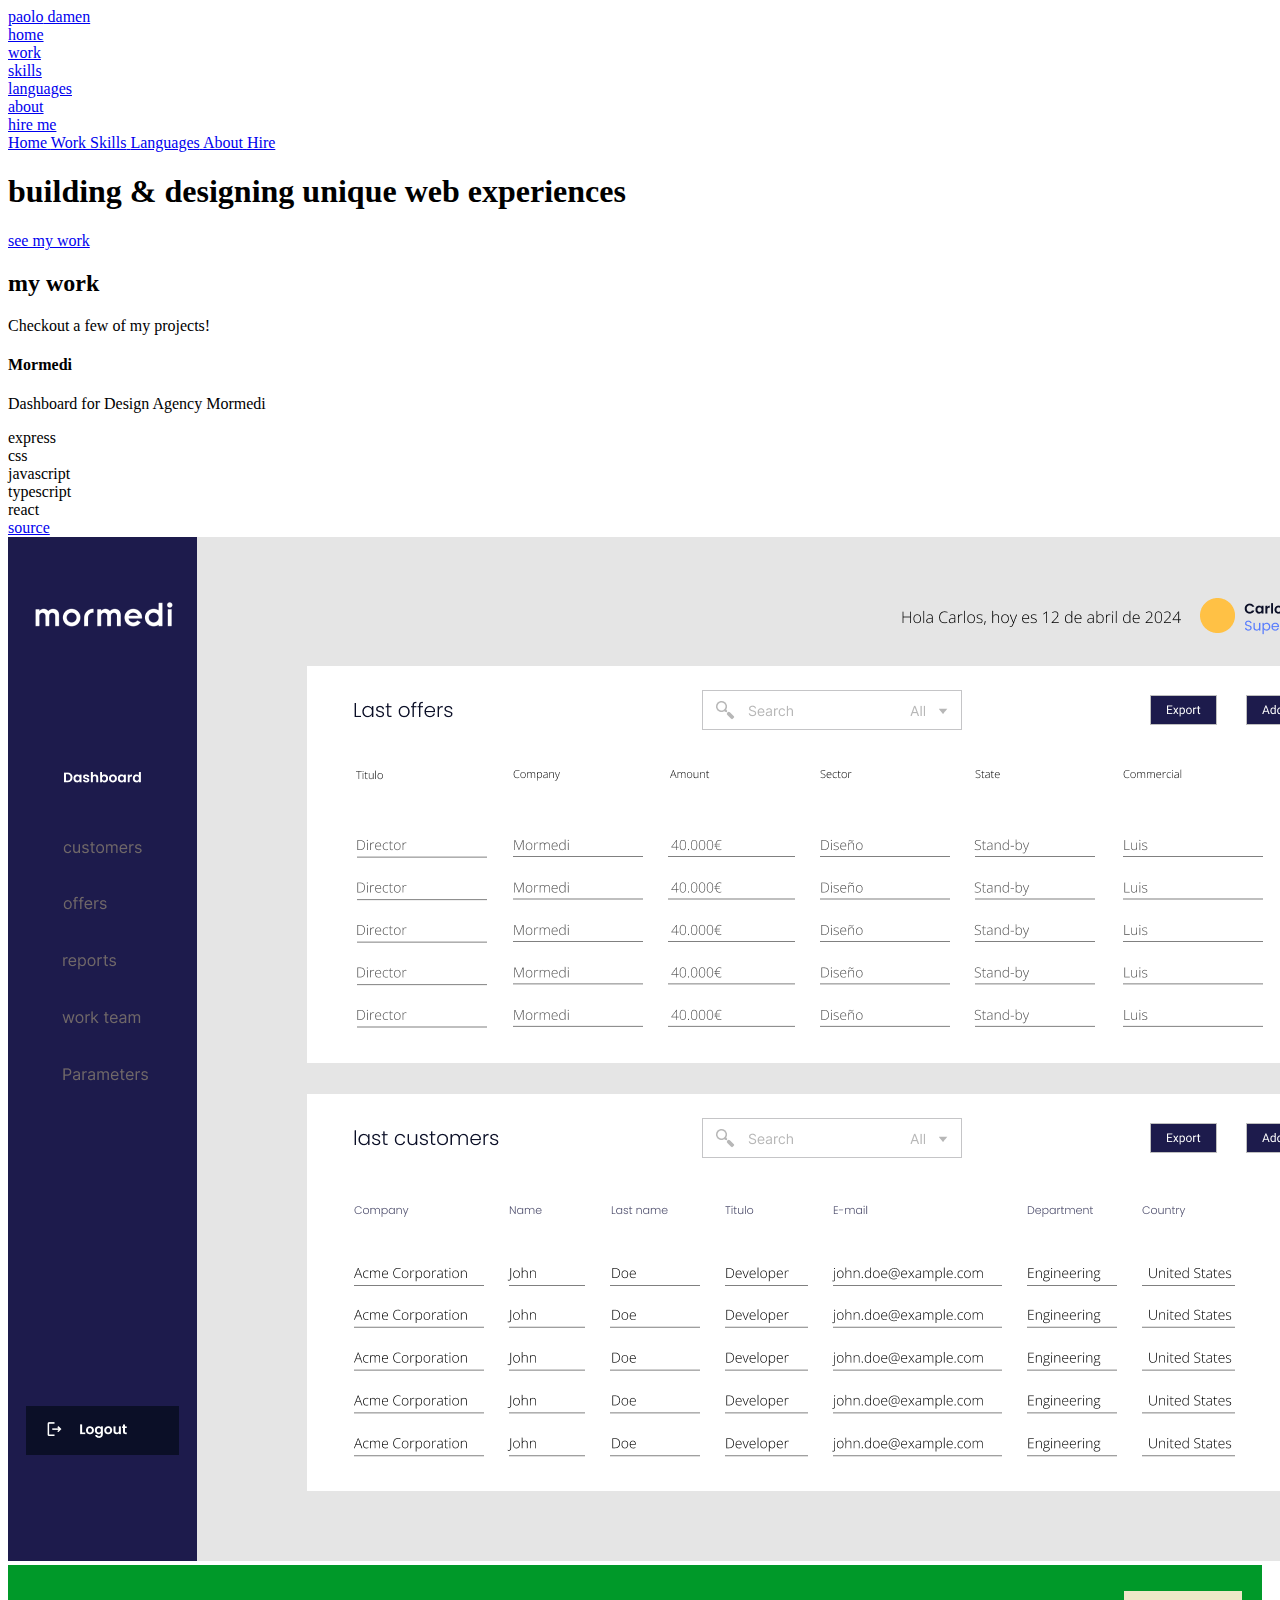
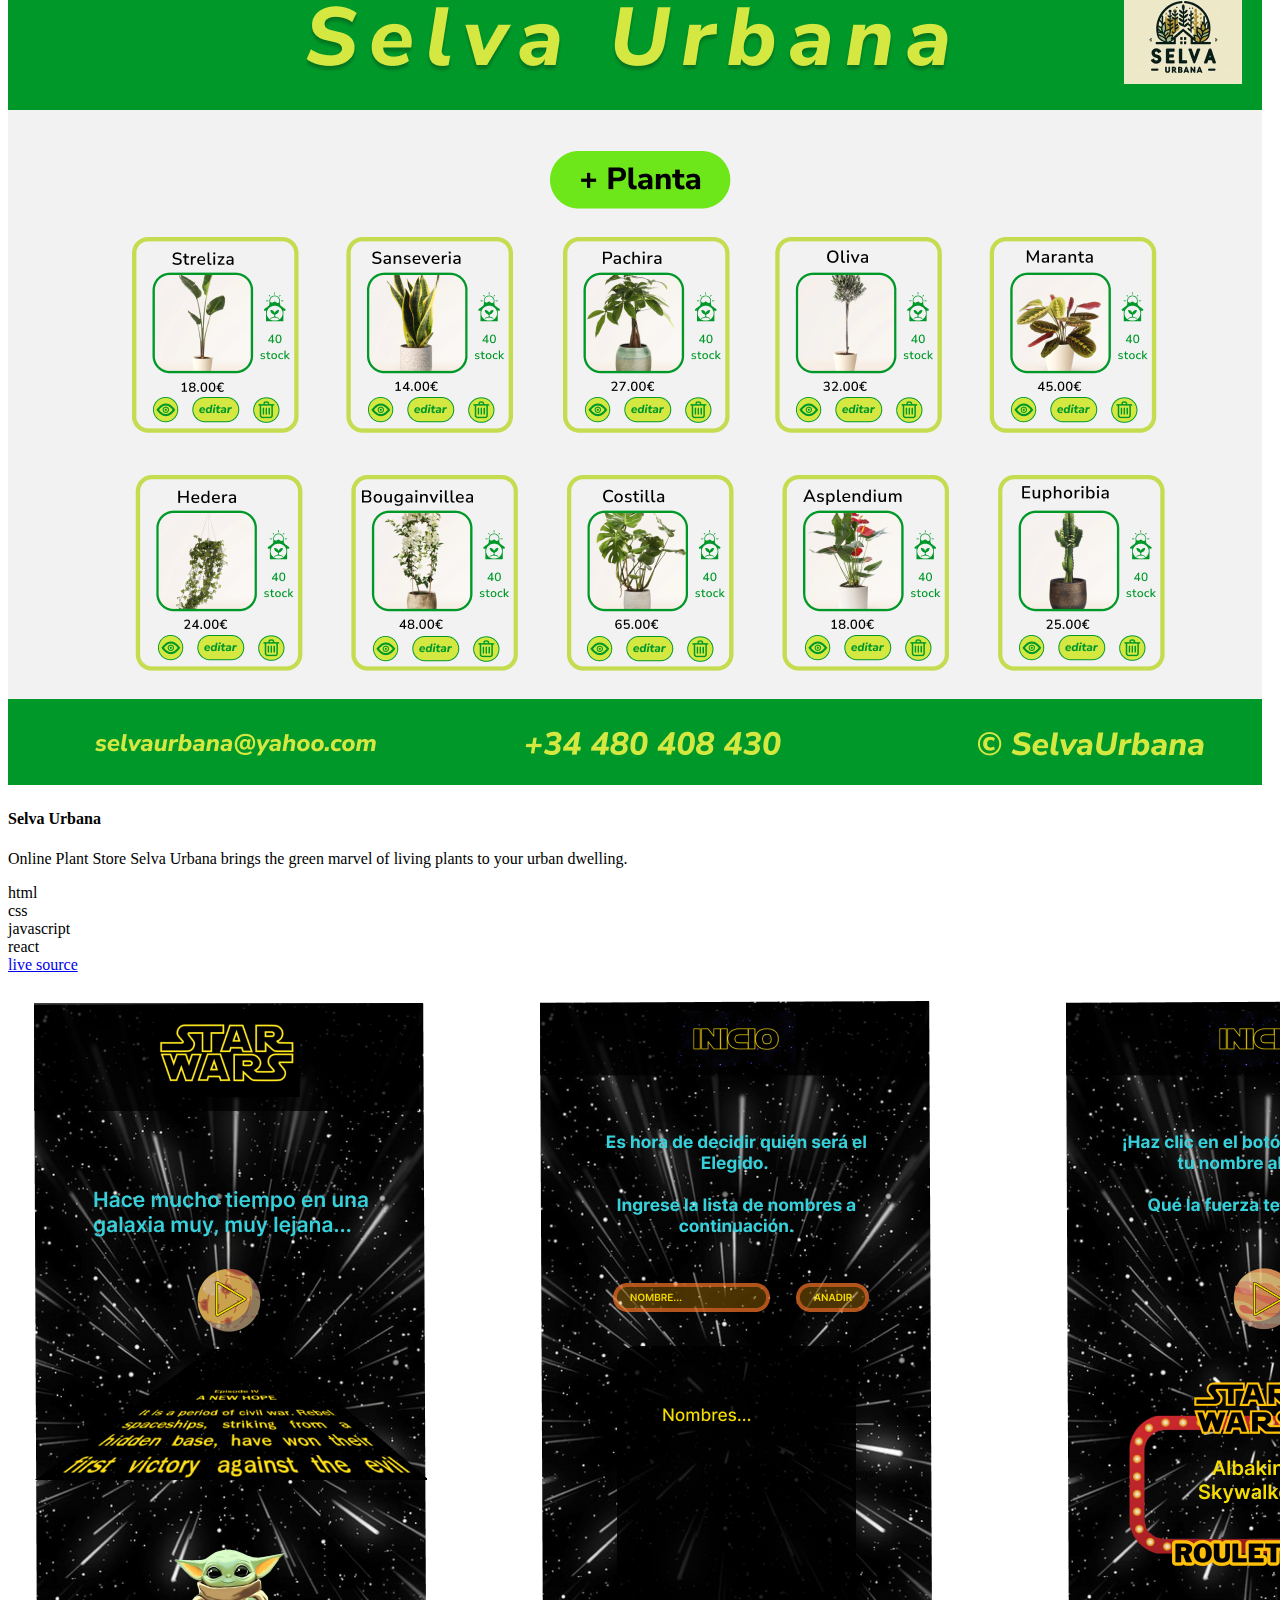
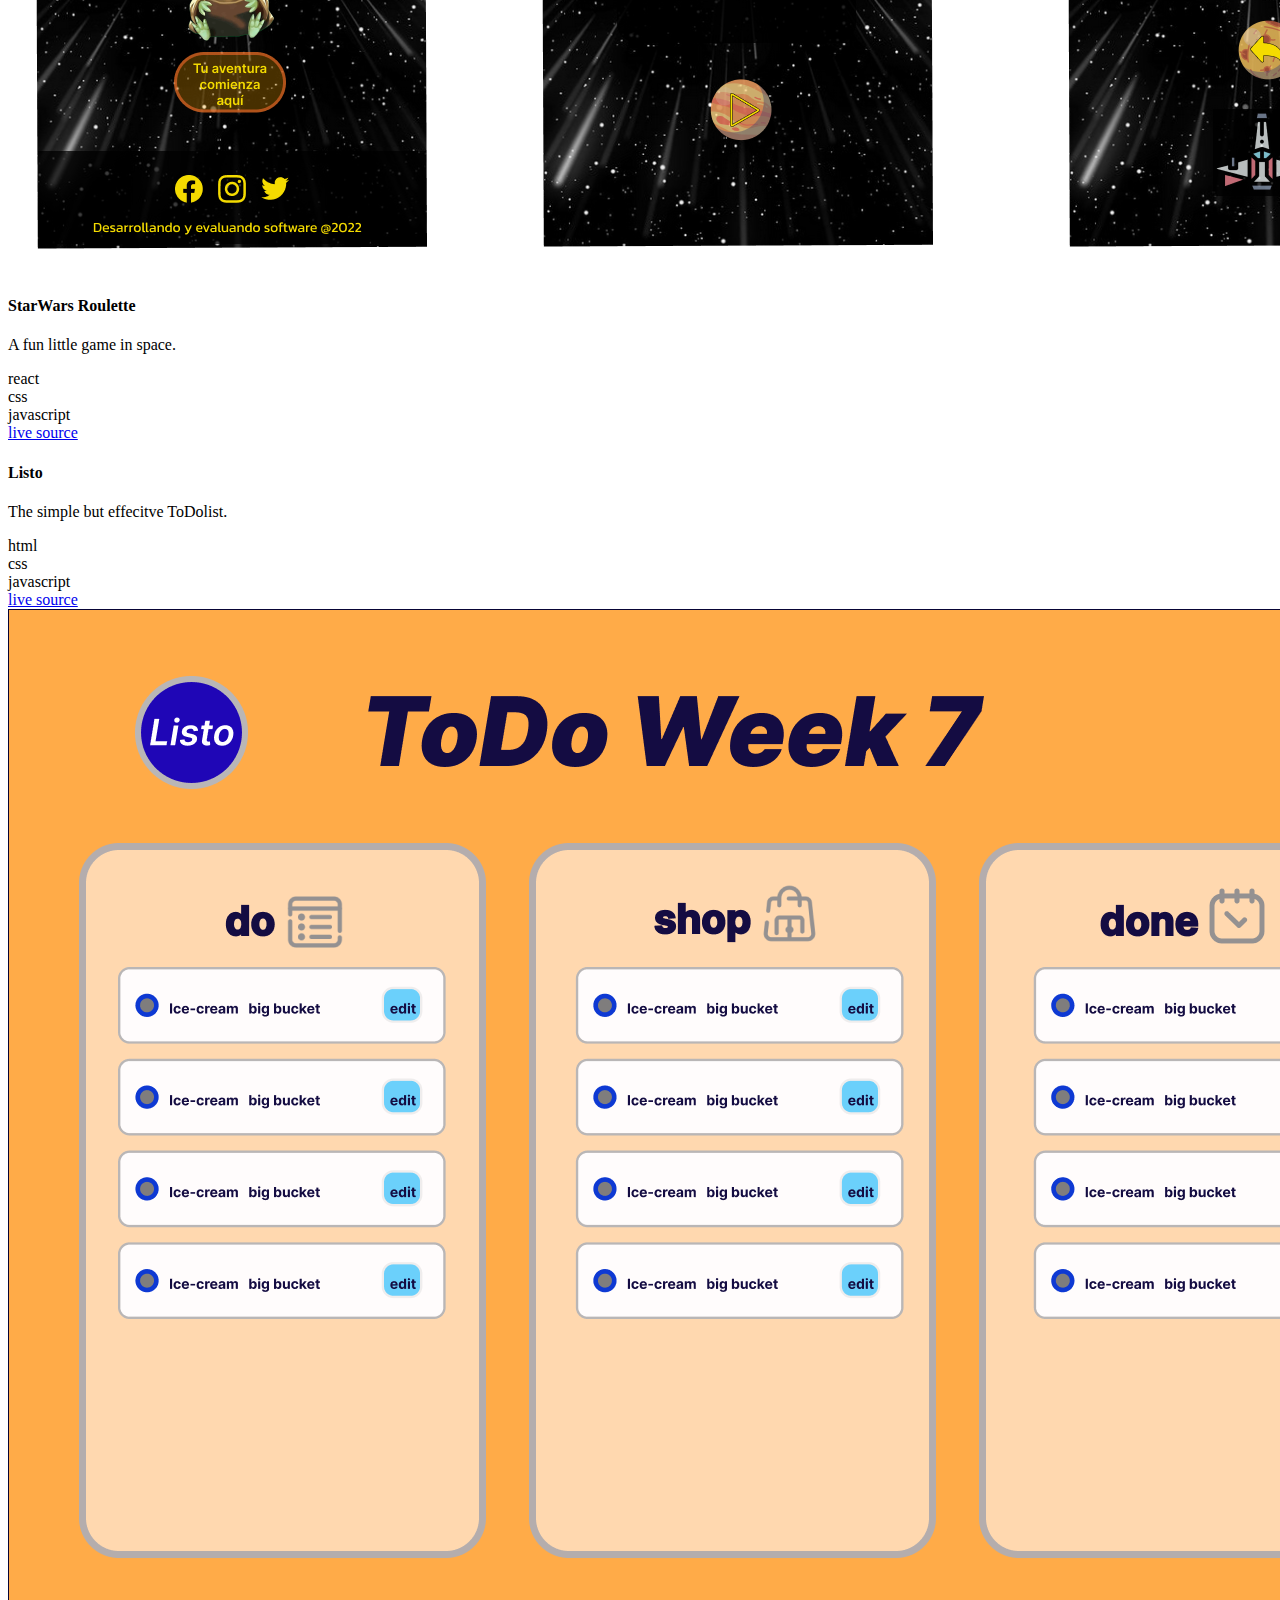
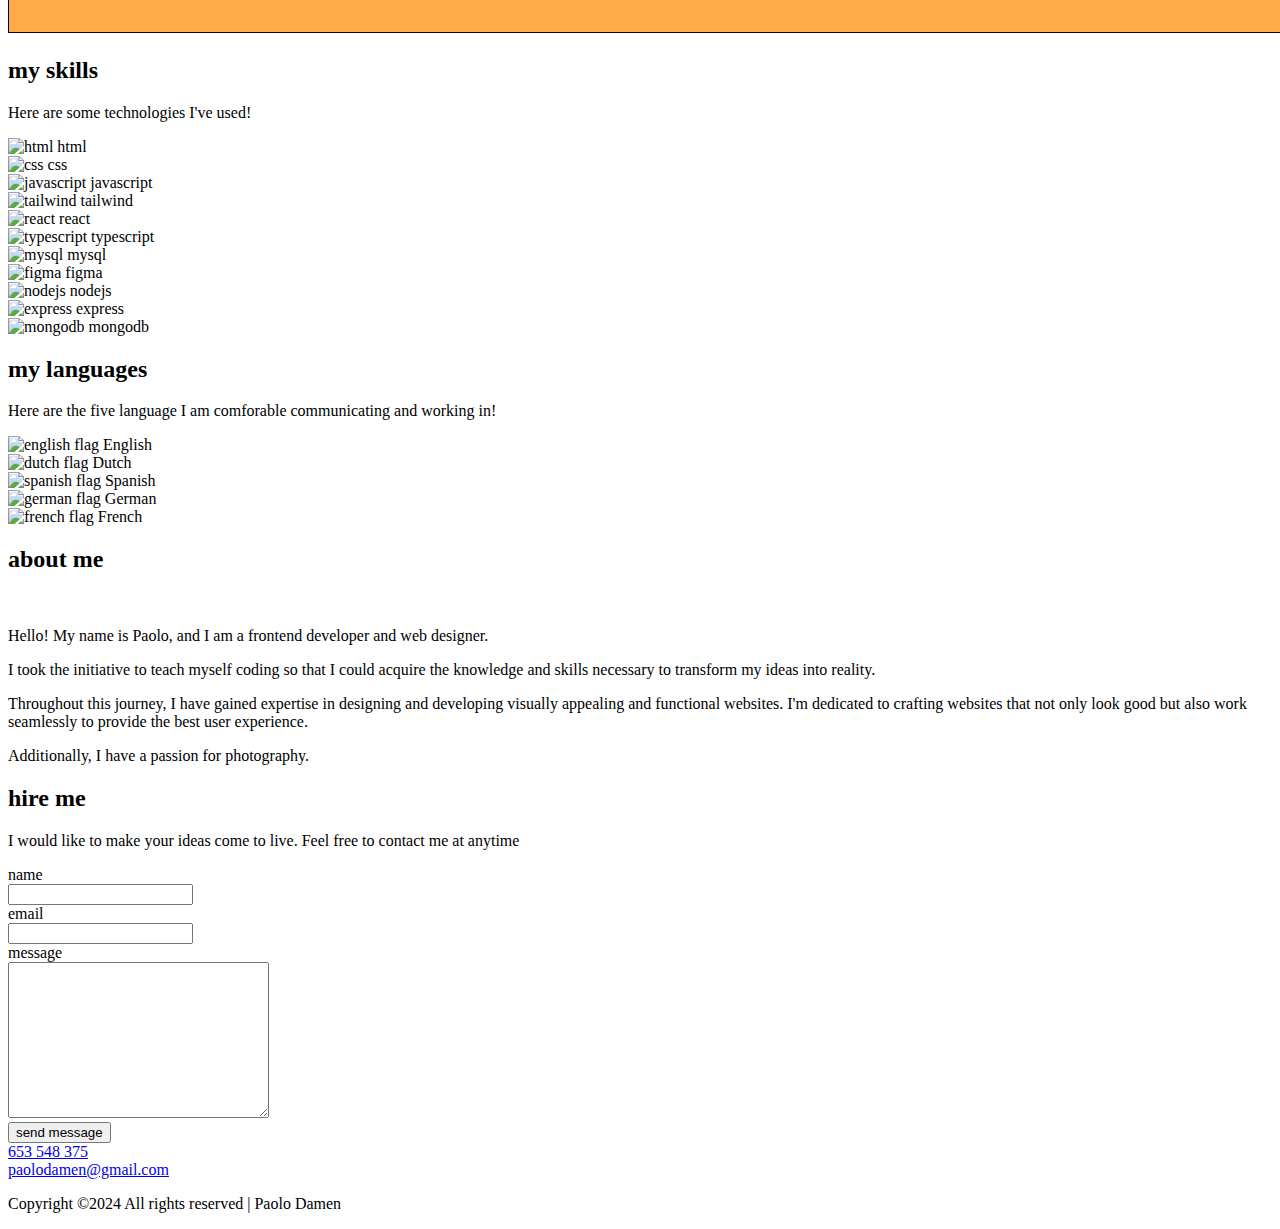
==== index.html @ 63ebcdd3 "changed name file in index.html" ====
<!DOCTYPE html>
<html lang="en">
  <head>
    <meta charset="UTF-8" />
    <meta name="viewport" content="width=device-width, initial-scale=1.0" />
    <title>Portfolio Paolo Damen</title>
    <link rel="stylesheet" href="portfolio.css" />
    <script src="script.js" defer></script>
  </head>

  <body>
    <!-- HEADER SECTION -->
    <header class="header showBg">
      <div class="container--inverse">
        <div class="header__content">
          <!-- logo -->
          <div class="logo">
            <a href="#"><span>paolo</span> damen</a>
          </div>

          <!-- toggle menu -->
          <div class="toggle-menu"></div>

          <!--nav menu-->
          <nav class="nav">
            <div class="menu">
              <li><a class="nav__link home" href="#home">home</a></li>
              <li><a class="nav__link work current" href="#work">work</a></li>
              <li><a class="nav__link skill" href="#skill">skills</a></li>
              <li><a class="nav__link skill" href="#language">languages</a></li>
              <li><a class="nav__link about" href="#about">about</a></li>
              <li><a class="btn cta hire" href="#hire">hire me</a></li>
            </div>
          </nav>
        </div>
      </div>
    </header>

    <!-- HERO SECTION -->
    <section id="home" class="hero">
      <!-- <div class="container"> -->
      <div class="hero__content container">
        <!-- hero indicators -->
        <nav class="hero__indicators">
          <a href="#home" class="dot home">
            <span class="dot-text">Home</span>
          </a>
          <a href="#work" class="dot work selected">
            <span class="dot-text">Work</span>
          </a>
          <a href="#skill" class="dot skill">
            <span class="dot-text">Skills</span>
          </a>
          <a href="#language" class="dot language">
            <span class="dot-text">Languages</span>
          </a>
          <a href="#about" class="dot about">
            <span class="dot-text">About</span>
          </a>
          <a href="#hire" class="dot hire">
            <span class="dot-text">Hire</span>
          </a>
        </nav>

        <div class="d-grid container--inverse">
          <!-- hero text -->
          <div class="hero__text">
            <h1>building & designing unique&nbsp;web&nbsp;experiences</h1>
            <a href="#work" class="btn pry-btn">see my work</a>
          </div>
          <!-- hero illustration -->
          <div></div>
        </div>
      </div>
    </section>

    <!-- WORK SECTION -->
    <section id="work" class="work-section">
      <div class="container--inverse">
        <div class="title">
          <h2>my work</h2>
          <p>Checkout a few of my projects!</p>
        </div>

        <!-- Mormedi-->
        <div class="card card--inverse">
          <div class="info">
            <h4>Mormedi</h4>
            <p>Dashboard for Design Agency Mormedi</p>

            <div class="language">
              <div>
                <i class="fa-brands fa-sass"></i>
                <li>express</li>
              </div>

              <div>
                <li>css</li>
              </div>

              <div>
                <li>javascript</li>
              </div>

              <div>
                <li>typescript</li>
              </div>

              <div>
                <i class="devicon-typescript-plain"></i>
                <li>react</li>
              </div>
            </div>
            <div class="buttons">
              <!-- <a target="_blank" href="#" class="btn btn-eye">
                <i class="fa-solid fa-eye"></i>
                <span>live</span>
              </a> -->

              <a
                target="_blank"
                href="https://github.com/paolo-mad/mormedi"
                class="btn btn-git"
              >
                <i class="fa-brands fa-github"></i>
                <span>source</span>
              </a>
            </div>
          </div>

          <div class="card__img">
            <div>
              <img
                src="./img/Mormedi.png"
                alt="Mormedi"
                style="transform: translateY(0px)"
              />
            </div>
          </div>
        </div>

        <!-- Selva Urbana -->
        <div class="card">
          <!-- Image -->
          <div class="card__img">
            <div>
              <img
                src="./img/selva.png"
                alt="Selva Urbana"
                style="transform: translateY(0px)"
              />
            </div>
          </div>

          <!-- Info -->
          <div class="info">
            <h4>Selva Urbana</h4>
            <p>
              Online Plant Store Selva Urbana brings the green marvel of living
              plants to your urban dwelling.
            </p>

            <div class="language">
              <div>
                <i class="fa-brands fa-react"></i>
                <li>html</li>
              </div>
              <div>
                <i class="fa-brands fa-sass"></i>
                <li>css</li>
              </div>
              <div>
                <i class="devicon-express-original"></i>
                <li>javascript</li>
              </div>

              <div>
                <i class="devicon-mongodb-plain"></i>
                <li>react</li>
              </div>
            </div>
            <div class="buttons">
              <a
                target="_blank"
                href="https://selva-urbana-paolo.vercel.app/"
                class="btn btn-eye"
              >
                <i class="fa-solid fa-eye"></i>
                <span>live</span>
              </a>

              <a
                target="_blank"
                href="https://github.com/paolo-mad/selva-urbana"
                class="btn btn-git"
              >
                <i class="fa-brands fa-github"></i>
                <span>source</span>
              </a>
            </div>
          </div>
        </div>

        <!-- Explore More -->
        <!--  <div class="card card--inverse">
          <div class="info">
            <h4>Explore More</h4>
            <p>Daytrips for adventurers</p>

            <div class="language">
              <div>
                <i class="fa-brands fa-react"></i>
                <li>react</li>
              </div>
              <div>
                <i class="fa-brands fa-sass"></i>
                <li>sass</li>
              </div>

              <div>
                <li>sanity cms</li>
              </div>
            </div>
            <div class="buttons">
              <a
                target="_blank"
                href="#"
                class="btn btn-eye"
              >
                <i class="fa-solid fa-eye"></i>
                <span>live</span>
              </a>

              <a
                target="_blank"
                href="https://github.com/paolo-mad/explore-more"
                class="btn btn-git"
              >
                <i class="fa-brands fa-github"></i>
                <span>source</span>
              </a>
            </div>
          </div>

          <div class="card__img">
            <div>
              <img
                src="./imgs/furniq-website.webp"
                alt=""
                style="transform: translateY(0px)"
              />
            </div>
          </div>
        </div> -->

        <!-- StarWarsRoulette -->
        <div class="card">
          <div class="card__img">
            <div>
              <img src="./img/Starwars.png" alt="StarWars" />
            </div>
          </div>

          <div class="info">
            <h4>StarWars Roulette</h4>
            <p>A fun little game in space.</p>
            <div class="language">
              <div>
                <i class="fa-brands fa-react"></i>
                <li>react</li>
              </div>
              <div>
                <i class="fa-brands fa-sass"></i>
                <li>css</li>
              </div>

              <div>
                <i class="devicon-typescript-plain"></i>
                <li>javascript</li>
              </div>
            </div>
            <div class="buttons">
              <a
                target="_blank"
                href="https://paolo-mad.github.io/starwars-roulette/"
                class="btn btn-eye"
              >
                <i class="fa-solid fa-eye"></i>
                <span>live</span>
              </a>

              <a
                target="_blank"
                href="https://github.com/paolo-mad/starwars-roulette"
                class="btn btn-git"
              >
                <i class="fa-brands fa-github"></i>
                <span>source</span>
              </a>
            </div>
          </div>
        </div>

        <!--Listo -->
        <div class="card card--inverse">
          <div class="info">
            <h4>Listo</h4>
            <p>The simple but effecitve ToDolist.</p>
            <div class="language">
              <div>
                <i class="fa-brands fa-html5"></i>
                <li>html</li>
              </div>
              <div>
                <i class="fa-brands fa-css3"></i>
                <li>css</li>
              </div>
              <div>
                <i class="fa-brands fa-js"></i>
                <li>javascript</li>
              </div>
            </div>
            <div class="buttons">
              <a
                target="_blank"
                href="https://paolo-mad.github.io/listo-todolist-app/"
                class="btn btn-eye"
              >
                <i class="fa-solid fa-eye"></i>
                <span>live</span>
              </a>

              <a
                target="_blank"
                href="https://github.com/paolo-mad/listo-todolist-app"
                class="btn btn-git"
              >
                <i class="fa-brands fa-github"></i>
                <span>source</span>
              </a>
            </div>
          </div>

          <div class="card__img">
            <div>
              <img
                src="./img/listo.png"
                alt=""
                style="transform: translateY(0px)"
              />
            </div>
          </div>
        </div>
      </div>
    </section>

    <!-- SKILL SECTION -->
    <section id="skill" class="skill-section">
      <div class="container--inverse">
        <div class="title">
          <h2>my skills</h2>
          <p>Here are some technologies I've used!</p>
        </div>

        <div class="skills">
          <div class="skills--card">
            <div class="skill">
              <img
                src="https://cdn.jsdelivr.net/gh/devicons/devicon/icons/html5/html5-original.svg"
                alt="html"
                title="html"
              />

              <span>html</span>
            </div>

            <div class="skill">
              <img
                src="https://cdn.jsdelivr.net/gh/devicons/devicon/icons/css3/css3-original.svg"
                alt="css"
                title="css"
              />

              <span>css</span>
            </div>

            <div class="skill">
              <img
                src="https://cdn.jsdelivr.net/gh/devicons/devicon/icons/javascript/javascript-original.svg"
                alt="javascript"
                title="javascript"
              />
              <span>javascript</span>
            </div>

            <!-- <div class="skill">
              <img src="https://cdn.jsdelivr.net/gh/devicons/devicon/icons/sass/sass-original.svg" alt="sass" title="sass">
              <span>sass</span>
            </div> -->

            <div class="skill">
              <img
                src="https://cdn.jsdelivr.net/gh/devicons/devicon@latest/icons/tailwindcss/tailwindcss-original.svg"
                alt="tailwind"
                title="tailwind"
              />
              <span>tailwind</span>
            </div>

            <div class="skill">
              <img
                src="https://cdn.jsdelivr.net/gh/devicons/devicon/icons/react/react-original.svg"
                alt="react"
                title="react"
              />
              <span>react</span>
            </div>

            <div class="skill">
              <img
                src="https://cdn.jsdelivr.net/gh/devicons/devicon/icons/typescript/typescript-original.svg"
                alt="typescript"
                title="typescript"
              />

              <span>typescript</span>
            </div>

            <!-- <div class="skill">
              <img src="https://cdn.jsdelivr.net/gh/devicons/devicon/icons/php/php-original.svg" alt="php" title="php">

              <span>php</span>
            </div> -->

            <div class="skill">
              <img
                src="https://cdn.jsdelivr.net/gh/devicons/devicon/icons/mysql/mysql-original.svg"
                alt="mysql"
                title="postgresql"
              />

              <span>mysql</span>
            </div>

            <div class="skill">
              <img
                src="https://cdn.jsdelivr.net/gh/devicons/devicon/icons/figma/figma-original.svg"
                alt="figma"
                title="figma"
              />

              <span>figma</span>
            </div>

            <div class="skill">
              <img
                class="nodejs"
                src="https://cdn.jsdelivr.net/gh/devicons/devicon/icons/nodejs/nodejs-original.svg"
                alt="nodejs"
                title="nodejs"
              />

              <span>nodejs</span>
            </div>

            <div class="skill">
              <img
                class="express"
                src="https://cdn.jsdelivr.net/gh/devicons/devicon/icons/express/express-original.svg"
                alt="express"
                title="express"
              />

              <span>express</span>
            </div>

            <div class="skill">
              <img
                src="https://cdn.jsdelivr.net/gh/devicons/devicon/icons/mongodb/mongodb-plain.svg"
                alt="mongodb"
                title="mongodb"
              />

              <span>mongodb</span>
            </div>
          </div>
        </div>
      </div>
    </section>

    <!--LANGUAGE SECTION -->
    <section id="language" class="language-section">
      <div class="container--inverse">
        <div class="title">
          <h2>my languages</h2>
          <p>
            Here are the five language I am comforable communicating and working
            in!
          </p>
        </div>

        <div class="skill-section">
          <div class="skills--card">
            <div class="skill">
              <img
                src="./img/flags/kingdom_united.png"
                alt="english flag"
                title="english"
              />
              <span>English</span>
            </div>

            <div class="skill">
              <img
                src="./img/flags/netherlands.png"
                alt="dutch flag"
                title="dutch"
              />
              <span>Dutch</span>
            </div>

            <div class="skill">
              <img
                src="./img/flags/spain.png"
                alt="spanish flag"
                title="spanish"
              />
              <span>Spanish</span>
            </div>

            <div class="skill">
              <img
                src="./img/flags/germany.png"
                alt="german flag"
                title="german"
              />
              <span>German</span>
            </div>

            <div class="skill">
              <img
                src="./img/flags/france.png"
                alt="french flag"
                title="french"
              />
              <span>French</span>
            </div>
          </div>
        </div>
      </div>
    </section>

    <!-- ABOUT SECTION -->
    <section id="about" class="about-section">
      <div class="container--inverse">
        <div class="title">
          <h2>about me</h2>
        </div>

        <div class="d-grid">
          <div class="img-bg">
            <img loading="lazy" src="./img/paolo.jpg" alt="" />
          </div>

          <div class="text">
            <p>
              Hello! My name is Paolo, and I am a frontend developer and web
              designer.
            </p>
            <p>
              I took the initiative to teach myself coding so that I could
              acquire the knowledge and skills necessary to transform my ideas
              into reality.
            </p>
            <p>
              Throughout this journey, I have gained expertise in designing and
              developing visually appealing and functional websites. I'm
              dedicated to crafting websites that not only look good but also
              work seamlessly to provide the best user experience.
            </p>

            <p>Additionally, I have a passion for photography.</p>
          </div>
        </div>
      </div>
    </section>

    <!--HIRE SECTION  -->
    <section id="hire" class="hire-section">
      <div class="container--inverse">
        <div class="title">
          <h2>hire me</h2>
          <p>
            I would like to make your ideas come to live. Feel free to contact
            me at anytime
          </p>
        </div>
        <div class="d-grid">
          <!-- form -->
          <form class="form" method="post" name="contact">
            <input type="hidden" name="form-name" value="contact" />
            <div hidden="">
              <input name="bot-field" />
            </div>

            <div class="input-control">
              <label for="name">name</label><br />
              <input name="name" id="name" type="text" />
            </div>

            <div class="input-control">
              <label for="email">email</label><br />
              <input name="email" id="email" type="email" required="" />
            </div>

            <div class="input-control">
              <label for="message">message</label><br />
              <textarea
                name="message"
                id="message"
                cols="30"
                rows="10"
              ></textarea>
            </div>

            <button class="btn btn-form" type="submit">send message</button>
          </form>

          <!-- other info -->
          <div class="other-info">
            <div class="d-flex">
              <i class="fa-solid fa-phone"></i>
              <a href="tel: +34 ">653 548 375</a>
            </div>

            <div class="d-flex mail">
              <i class="fa-solid fa-envelope"></i>
              <a href="mailto:paolodamen@gmail.com">paolodamen@gmail.com</a>
            </div>

            <div class="social-links">
              <a target="_blank" href="#"><i class="fab fa-linkedin-in"></i></a>
              <a target="_blank" href="#"><i class="fab fa-instagram"></i></a>
              <a target="_blank" href="#"
                ><i class="fa-brands fa-github"></i
              ></a>
            </div>
          </div>
        </div>
      </div>
    </section>

    <footer class="footer container">
      <p>Copyright ©2024 All rights reserved | Paolo Damen</p>
    </footer>
  </body>
</html>
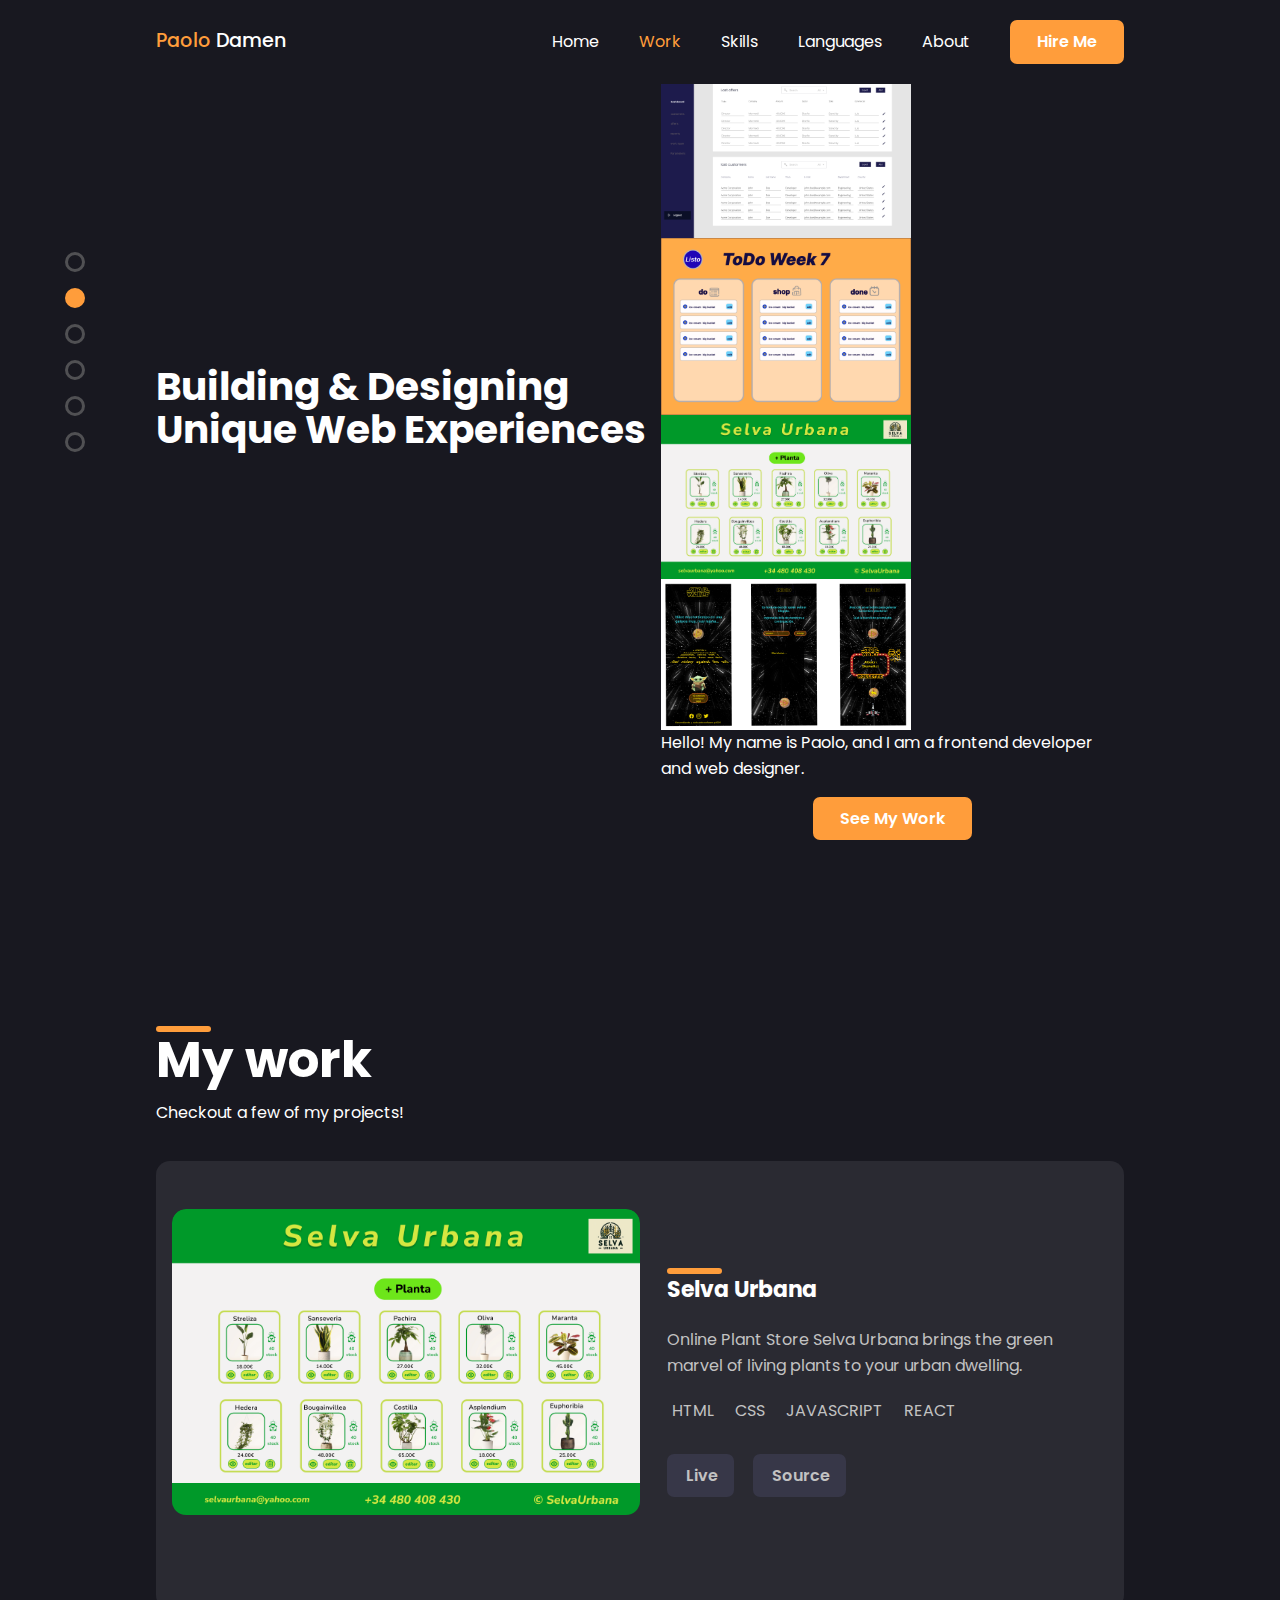
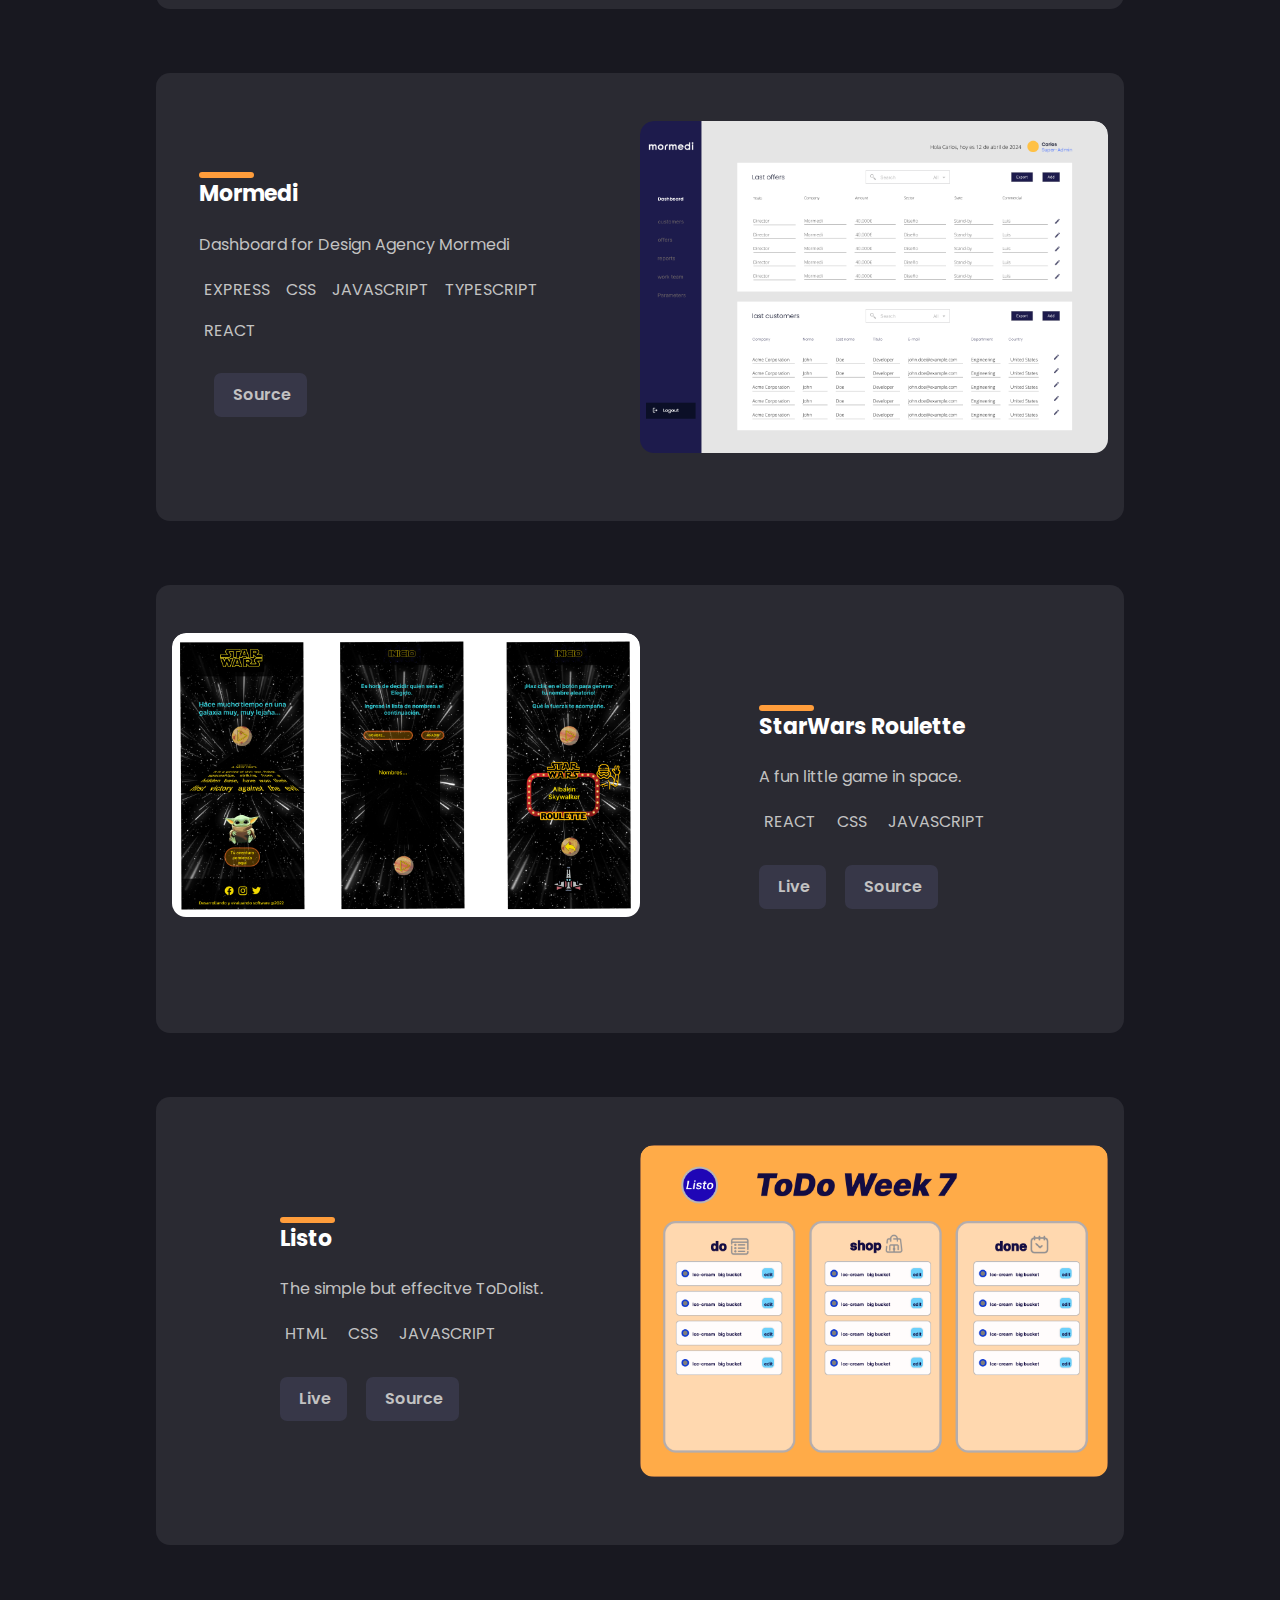
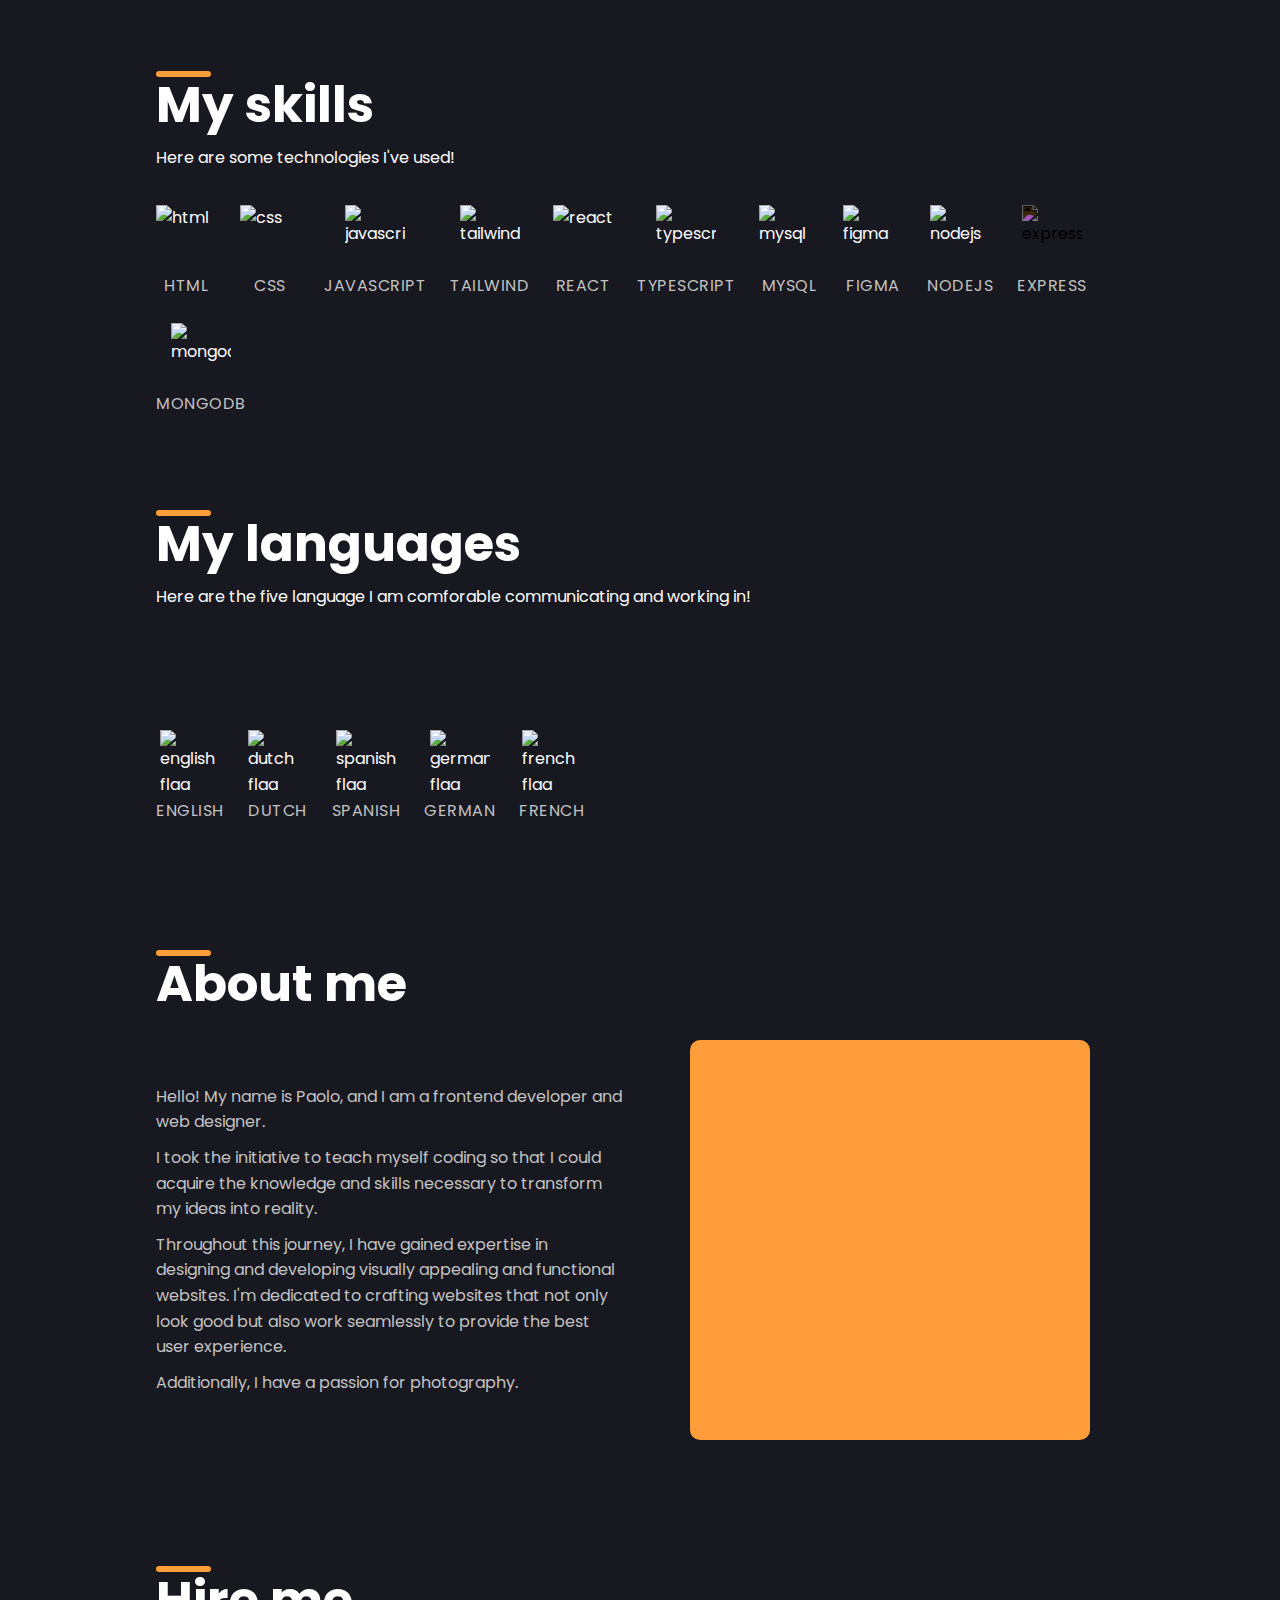
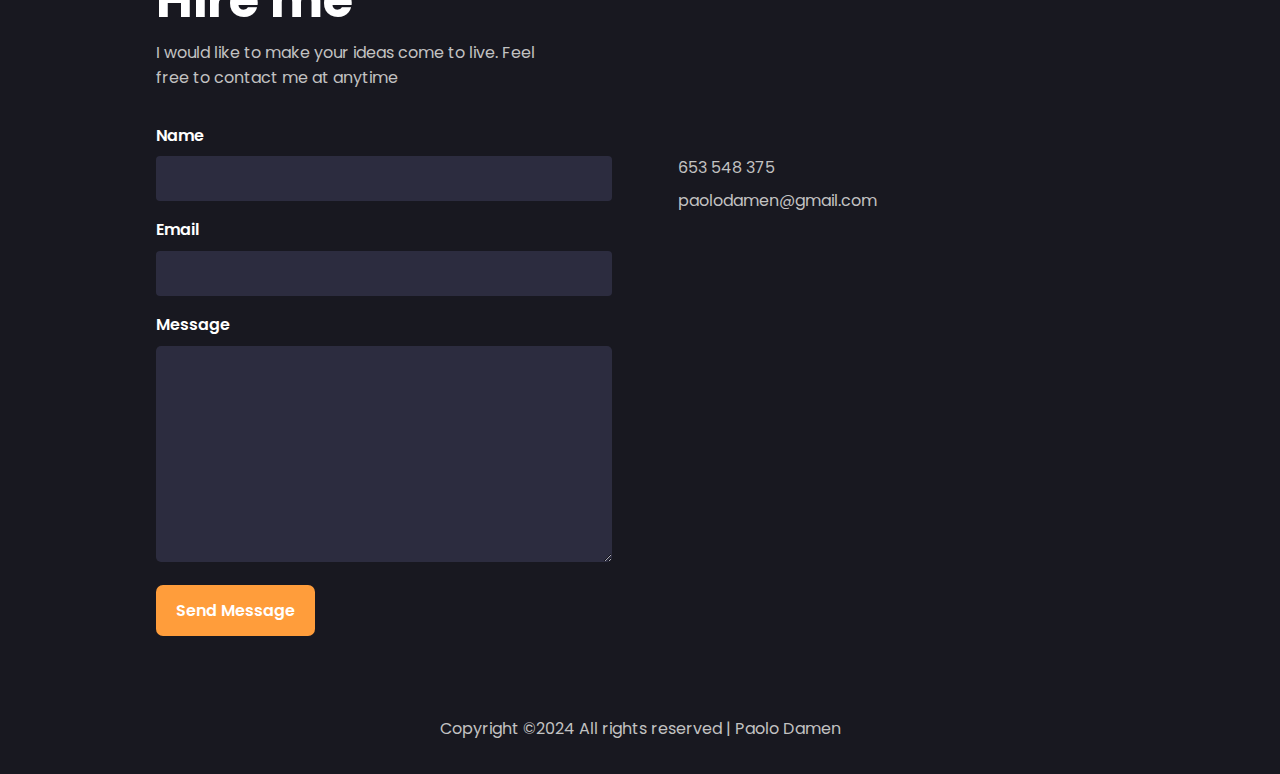
==== commit 35391383: "Update index.html" ====
--- a/index.html
+++ b/index.html
@@ -62,14 +62,36 @@
           </a>
         </nav>
 
+        
+
         <div class="d-grid container--inverse">
+
+          
+
           <!-- hero text -->
+
           <div class="hero__text">
             <h1>building & designing unique&nbsp;web&nbsp;experiences</h1>
-            <a href="#work" class="btn pry-btn">see my work</a>
-          </div>
+        
+          </div>
+
+         
+
+
+
           <!-- hero illustration -->
-          <div></div>
+          <div>
+            <div class="small-img-project">
+              <img src="img/Mormedi.png" alt="listo" width="250px">
+              <img src="img/listo.png" alt="listo" width="250px">
+              <img src="img/selva.png" alt="listo" width="250px">
+              <img src="img/Starwars.png" alt="listo" width="250px">
+            </div>
+            <p class="intro-text"> Hello! My name is Paolo, and I am a frontend developer and web
+              designer.</p>
+          </div>
+          <br>
+          <a href="#work" class="btn pry-btn">see my work</a>
         </div>
       </div>
     </section>
@@ -80,63 +102,6 @@
         <div class="title">
           <h2>my work</h2>
           <p>Checkout a few of my projects!</p>
-        </div>
-
-        <!-- Mormedi-->
-        <div class="card card--inverse">
-          <div class="info">
-            <h4>Mormedi</h4>
-            <p>Dashboard for Design Agency Mormedi</p>
-
-            <div class="language">
-              <div>
-                <i class="fa-brands fa-sass"></i>
-                <li>express</li>
-              </div>
-
-              <div>
-                <li>css</li>
-              </div>
-
-              <div>
-                <li>javascript</li>
-              </div>
-
-              <div>
-                <li>typescript</li>
-              </div>
-
-              <div>
-                <i class="devicon-typescript-plain"></i>
-                <li>react</li>
-              </div>
-            </div>
-            <div class="buttons">
-              <!-- <a target="_blank" href="#" class="btn btn-eye">
-                <i class="fa-solid fa-eye"></i>
-                <span>live</span>
-              </a> -->
-
-              <a
-                target="_blank"
-                href="https://github.com/paolo-mad/mormedi"
-                class="btn btn-git"
-              >
-                <i class="fa-brands fa-github"></i>
-                <span>source</span>
-              </a>
-            </div>
-          </div>
-
-          <div class="card__img">
-            <div>
-              <img
-                src="./img/Mormedi.png"
-                alt="Mormedi"
-                style="transform: translateY(0px)"
-              />
-            </div>
-          </div>
         </div>
 
         <!-- Selva Urbana -->
@@ -197,6 +162,63 @@
                 <i class="fa-brands fa-github"></i>
                 <span>source</span>
               </a>
+            </div>
+          </div>
+        </div>
+
+         <!-- Mormedi-->
+         <div class="card card--inverse">
+          <div class="info">
+            <h4>Mormedi</h4>
+            <p>Dashboard for Design Agency Mormedi</p>
+
+            <div class="language">
+              <div>
+                <i class="fa-brands fa-sass"></i>
+                <li>express</li>
+              </div>
+
+              <div>
+                <li>css</li>
+              </div>
+
+              <div>
+                <li>javascript</li>
+              </div>
+
+              <div>
+                <li>typescript</li>
+              </div>
+
+              <div>
+                <i class="devicon-typescript-plain"></i>
+                <li>react</li>
+              </div>
+            </div>
+            <div class="buttons">
+              <!-- <a target="_blank" href="#" class="btn btn-eye">
+                <i class="fa-solid fa-eye"></i>
+                <span>live</span>
+              </a> -->
+
+              <a
+                target="_blank"
+                href="https://github.com/paolo-mad/mormedi"
+                class="btn btn-git"
+              >
+                <i class="fa-brands fa-github"></i>
+                <span>source</span>
+              </a>
+            </div>
+          </div>
+
+          <div class="card__img">
+            <div>
+              <img
+                src="./img/Mormedi.png"
+                alt="Mormedi"
+                style="transform: translateY(0px)"
+              />
             </div>
           </div>
         </div>
--- a/portfolio.css
+++ b/portfolio.css
@@ -0,0 +1,1069 @@
+@import url("https://fonts.googleapis.com/css2?family=Poppins:wght@100;300;400;500;600;700;800;900&display=swap");
+.hero__text {
+  animation: hero 1.5s ease-out alternate;
+}
+
+@keyframes hero {
+  0% {
+    opacity: 0;
+    transform: translateY(-100px);
+  }
+
+  to {
+    opacity: 1;
+    transform: translateY(0);
+  }
+}
+
+.illustration {
+  animation: illustration 1.5s ease-out alternate;
+}
+
+@keyframes illustration {
+  0% {
+    opacity: 0;
+    transform: translateY(-100px);
+  }
+
+  to {
+    opacity: 1;
+    transform: translateY(0);
+  }
+}
+
+#ball {
+  animation: ball 2s ease-out infinite alternate-reverse;
+  animation-delay: 3s;
+  transform-box: fill-box;
+  transform-origin: center;
+}
+
+@keyframes ball {
+  0% {
+    transform: translateY(-10px);
+  }
+
+  to {
+    transform: translateY(0);
+  }
+}
+
+#line_1 {
+  animation: line1 3s ease-out infinite alternate;
+  animation-delay: 3s;
+  transform-box: fill-box;
+  transform-origin: right;
+}
+
+@keyframes line1 {
+  0% {
+    transform: scale(1);
+  }
+
+  to {
+    transform: scale(0.7);
+  }
+}
+
+#line_4 {
+  animation: line4 2s ease-out infinite alternate;
+  animation-delay: 3s;
+  transform-box: fill-box;
+  transform-origin: left;
+}
+
+@keyframes line4 {
+  0% {
+    transform: scale(1);
+  }
+
+  to {
+    transform: scale(0.7);
+  }
+}
+
+#phone {
+  animation: phone 1.5s ease-out infinite alternate;
+  animation-delay: 3s;
+  transform-box: fill-box;
+  transform-origin: center;
+}
+
+@keyframes phone {
+  0% {
+    transform: rotate(0);
+  }
+
+  to {
+    transform: rotate(-10deg);
+  }
+}
+
+#hand {
+  animation: hand 1.7s ease-out infinite alternate;
+  animation-delay: 4.5s;
+  transform-box: fill-box;
+  transform-origin: center;
+}
+
+@keyframes hand {
+  0% {
+    transform: rotate(0);
+  }
+
+  to {
+    transform: rotate(-10deg);
+  }
+}
+
+.circle {
+  animation: circle 2s ease-in-out infinite alternate-reverse;
+}
+
+@keyframes circle {
+  0% {
+    transform: translateY(35px);
+  }
+
+  to {
+    transform: translateY(0);
+  }
+}
+
+body {
+  -webkit-text-size-adjust: 100%;
+  -moz-text-size-adjust: 100%;
+  text-size-adjust: 100%;
+  background-color: #181820;
+  color: #fff;
+  font-family: Poppins, sans-serif;
+  line-height: 1.6;
+}
+
+body.fixed {
+  overflow: hidden;
+}
+
+@media (min-width: 48rem) {
+  body.fixed {
+    overflow: visible;
+  }
+}
+
+.container {
+  margin: 0 auto;
+  max-width: 1440px;
+  padding: 0 1rem;
+}
+
+@media (min-width: 36rem) {
+  .container {
+    margin: 0 auto;
+    padding: 0;
+    width: 576px;
+  }
+}
+
+@media (min-width: 48rem) {
+  .container {
+    width: 768px;
+  }
+}
+
+@media (min-width: 64rem) {
+  .container {
+    width: 1000px;
+  }
+}
+
+@media (min-width: 75rem) {
+  .container {
+    width: 1150px;
+  }
+}
+
+@media (min-width: 90rem) {
+  .container {
+    width: 1200px;
+  }
+}
+
+.container--inverse {
+  margin: 0 auto;
+  max-width: 1440px;
+  padding: 0 1rem;
+}
+
+@media (min-width: 64rem) {
+  .container--inverse {
+    margin: auto;
+    width: 1000px;
+  }
+}
+
+@media (min-width: 75rem) {
+  .container--inverse {
+    width: 1000px;
+  }
+}
+
+@media (min-width: 90rem) {
+  .container--inverse {
+    width: 1100px;
+  }
+}
+
+*,
+:after,
+:before {
+  box-sizing: border-box;
+  margin: 0;
+  padding: 0;
+  scroll-behavior: smooth;
+}
+
+img {
+  display: block;
+  height: auto;
+  max-width: 100%;
+}
+
+li,
+ul {
+  list-style: none;
+}
+
+a,
+span {
+  display: inline-block;
+  text-decoration: none;
+}
+
+h2:first-letter,
+h4 {
+  text-transform: capitalize;
+}
+
+h4 {
+  font-size: 1.375rem;
+}
+
+h2,
+h4 {
+  position: relative;
+}
+
+h2:before,
+h4:before {
+  background-color: #ff9d3b;
+  border-radius: 0.3125rem;
+  content: "";
+  height: 0.375rem;
+  left: 0;
+  position: absolute;
+  top: 0;
+  width: 3.4375rem;
+}
+
+h2 {
+  font-size: 2.1875rem;
+}
+
+@media (min-width: 75rem) {
+  h2 {
+    font-size: 3.125rem;
+  }
+
+  h2:before {
+    top: 0.375rem;
+  }
+}
+
+h4:before {
+  left: 50%;
+  top: -0.25rem;
+  transform: translateX(-50%);
+}
+
+@media (min-width: 64rem) {
+  h4:before {
+    left: 0;
+    transform: translateX(0);
+  }
+}
+
+.btn {
+  background-color: #ff9d3b;
+  border-radius: 0.4375rem;
+  color: #fff;
+  font-weight: 600;
+  padding: 0.5625rem 1.6875rem;
+  text-transform: capitalize;
+}
+
+button {
+  cursor: pointer;
+  font-family: inherit;
+}
+
+.btn-eye,
+.btn-git {
+  background-color: #373748;
+  color: #c2c2c2;
+  padding: 0.5625rem 1rem;
+  transition: color 0.3s ease-in-out, transform 0.3s ease-in-out;
+}
+
+.btn-eye:hover,
+.btn-git:hover {
+  color: #fff;
+  transform: translateY(-0.3125rem);
+}
+
+.btn-inverse {
+  background-color: transparent;
+  border: 0.125rem solid #ff9d3b;
+  color: #fff;
+  display: block;
+  font-size: 1rem;
+  margin: 0 auto;
+  text-align: center;
+  transition: background-color 0.2s ease-in-out, color 0.2s ease-in-out;
+  width: 9.375rem;
+}
+
+.btn-inverse:hover {
+  background-color: #ff9d3b;
+}
+
+.btn-form {
+  font-size: 1rem;
+}
+
+.form label {
+  display: inline-block;
+  font-weight: 600;
+  margin-bottom: 0.5rem;
+  text-transform: capitalize;
+}
+
+.form .input-control {
+  margin-bottom: 1rem;
+}
+
+.form input[type="email"],
+.form input[type="text"],
+.form textarea {
+  background-color: #2c2c3f;
+  border: none;
+  border-radius: 0.25rem;
+  color: #fff;
+  font-family: Poppins, sans-serif;
+  height: 2.8125rem;
+  padding-left: 1rem;
+  width: 100%;
+}
+
+.form textarea {
+  border-radius: 0.3125rem;
+  height: unset;
+  padding-top: 1rem;
+}
+
+.form .btn-form {
+  border: none;
+  cursor: pointer;
+  font-family: Poppins, sans-serif;
+  font-weight: 600;
+  padding: 0.8125rem 1.25rem;
+}
+
+.header {
+  padding: 1.25rem 0;
+  position: fixed;
+  transition: background-color 0.3s cubic-bezier(0.175, 0.885, 0.32, 1.275);
+  width: 100%;
+  z-index: 200;
+}
+
+.header__content {
+  align-items: center;
+  display: flex;
+  justify-content: space-between;
+}
+
+.header.showBg {
+  background-color: #181820;
+}
+
+.logo,
+.toggle-menu {
+  z-index: 100;
+}
+
+.logo a {
+  color: #fff;
+  font-size: 1.2rem;
+  font-weight: 500;
+  text-transform: capitalize;
+}
+
+.logo span {
+  color: #ff9d3b;
+}
+
+.toggle-menu {
+  background-image: url(./img/flags/download.svg);
+  background-position: 50%;
+  background-repeat: no-repeat;
+  background-size: cover;
+  cursor: pointer;
+  height: 1.25rem;
+  transition: background-image 0.2s ease-in-out;
+  width: 1.875rem;
+}
+
+@media (min-width: 48rem) {
+  .toggle-menu {
+    display: none;
+  }
+}
+
+.toggle-menu.active {
+  background-image: url(../../imgs/xmark-solid.svg);
+  background-position: 50%;
+  background-repeat: no-repeat;
+  background-size: cover;
+  cursor: pointer;
+  filter: invert(1);
+  height: 1.25rem;
+  -o-object-fit: contain;
+  object-fit: contain;
+  width: 1.25rem;
+}
+
+.hero__indicators,
+.illustration {
+  display: none;
+}
+
+.hero {
+  align-items: center;
+  display: flex;
+  justify-content: center;
+  min-height: 100vh;
+  overflow: hidden;
+  position: relative;
+  text-align: center;
+}
+
+@media (min-width: 75rem) {
+  .hero__content {
+    display: flex;
+    position: relative;
+  }
+}
+
+@media (min-width: 64rem) {
+  .hero {
+    text-align: left;
+  }
+
+  .hero .illustration {
+    display: block;
+    width: 31.25rem;
+  }
+
+  .hero .d-grid {
+    display: grid;
+    gap: 0.9375rem;
+    grid-template-columns: repeat(2, 1fr);
+    place-items: center;
+  }
+}
+
+@media (min-width: 75rem) {
+  .hero__indicators {
+    display: flex;
+    flex-direction: column;
+    padding-top: 12rem;
+    position: fixed;
+  }
+
+  .hero__indicators .dot {
+    border: 3px solid #505053;
+    border-radius: 50%;
+    height: 1.25rem;
+    position: relative;
+    width: 1.25rem;
+  }
+
+  .hero__indicators .dot:not(:last-child) {
+    margin-bottom: 1rem;
+  }
+
+  .hero__indicators .selected {
+    background-color: #ff9d3b;
+    border: 2px solid #ff9d3b;
+    transition: all 0.3s linear;
+  }
+
+  .hero__indicators .dot-text {
+    background-color: #000;
+    border-radius: 0.25rem;
+    color: #fff;
+    font-size: 0.9rem;
+    left: 1.3rem;
+    opacity: 0;
+    padding: 0.25rem 0.375rem;
+    position: absolute;
+    top: -0.2rem;
+    transition: opacity 0.3s linear;
+  }
+
+  .hero__indicators .dot:hover span {
+    opacity: 1;
+  }
+}
+
+.hero__text h1 {
+  font-size: 2rem;
+  line-height: 1.2;
+  margin-bottom: 1.5rem;
+  text-transform: capitalize;
+}
+
+@media (max-width: 20rem) {
+  .hero__text h1 {
+    font-size: 2.1875rem;
+  }
+}
+
+@media (min-width: 75rem) {
+  .hero__text h1 {
+    font-size: 2.4375rem;
+    line-height: 1.1;
+  }
+}
+
+@media (min-width: 90rem) {
+  .hero__text h1 {
+    font-size: 2.125rem;
+  }
+}
+
+.hero .scroller {
+  bottom: 1.25rem;
+  left: 50%;
+  position: absolute;
+  transform: translateX(-50%);
+}
+
+@media (min-width: 64rem) {
+  .hero .scroller {
+    bottom: 2.5rem;
+  }
+}
+
+.nav {
+  align-items: center;
+  background-color: #222234;
+  display: flex;
+  height: 100vh;
+  justify-content: center;
+  position: absolute;
+  right: 0;
+  text-align: center;
+  top: 0;
+  transform: translateX(50rem);
+  transition: transform 0.5s ease-in-out;
+  width: 100%;
+}
+
+@media (min-width: 48rem) {
+  .nav {
+    align-items: unset;
+    background-color: transparent;
+    display: flex;
+    height: unset;
+    justify-content: unset;
+    position: static;
+    transform: translateX(0);
+    width: unset;
+  }
+}
+
+.nav.show {
+  transform: translateX(0);
+}
+
+@media (min-width: 48rem) {
+  .menu {
+    align-items: center;
+    display: flex;
+    justify-content: flex-end;
+  }
+}
+
+.menu li {
+  margin-bottom: 1.5rem;
+}
+
+@media (min-width: 48rem) {
+  .menu li {
+    margin-bottom: 0;
+    margin-left: 1.25rem;
+  }
+}
+
+@media (min-width: 64rem) {
+  .menu li {
+    margin-left: 2.5rem;
+  }
+}
+
+.menu li .nav__link {
+  color: #fff;
+  transition: color 0.2s ease-in-out;
+}
+
+.menu li .nav__link.current,
+.menu li .nav__link:hover {
+  color: #ff9d3b;
+}
+
+.menu li a {
+  font-size: 1.375rem;
+}
+
+@media (min-width: 48rem) {
+  .menu li a {
+    font-size: 1rem;
+  }
+}
+
+.menu li a:first-letter {
+  text-transform: capitalize;
+}
+
+.about-section {
+  padding-top: 7.5rem;
+}
+
+.about-section .title {
+  padding-bottom: 2rem;
+}
+
+@media (min-width: 48rem) {
+  .about-section .title {
+    padding-bottom: 1rem;
+  }
+}
+
+.about-section p {
+  color: #c2c2c2;
+}
+
+.about-section p:not(:last-child) {
+  margin-bottom: 0.625rem;
+}
+
+.about-section .img-bg {
+  background-color: #ff9d3b;
+  border-radius: 0.625rem;
+  margin-bottom: 2rem;
+}
+
+@media (min-width: 48rem) {
+  .about-section .img-bg {
+    height: 25rem;
+    margin: 0 auto;
+    width: 25rem;
+  }
+}
+
+.about-section img {
+  border-radius: 0.625rem;
+  height: 100%;
+  -o-object-fit: cover;
+  object-fit: cover;
+  width: 100%;
+}
+
+@media (min-width: 48rem) {
+  .about-section .d-grid {
+    display: grid;
+    gap: 2rem;
+    grid-template-columns: repeat(2, 1fr);
+  }
+
+  .about-section .img-bg {
+    grid-column: 2/3;
+  }
+
+  .about-section .text {
+    align-self: center;
+    grid-row: 1/2;
+  }
+}
+
+.hire-section {
+  padding-top: 7.5rem;
+}
+
+.hire-section .title {
+  margin-bottom: 2rem;
+  max-width: 25rem;
+}
+
+.hire-section .title p {
+  color: #c2c2c2;
+}
+
+@media (min-width: 48rem) {
+  .hire-section {
+    padding-bottom: 4rem;
+  }
+
+  .hire-section .d-grid {
+    display: grid;
+    gap: 3.5rem;
+    grid-template-columns: repeat(2, 1fr);
+  }
+}
+
+.hire-section .other-info {
+  margin-bottom: 4rem;
+  margin-top: 2rem;
+}
+
+.hire-section .other-info .d-flex {
+  align-items: center;
+  display: flex;
+  flex-wrap: wrap;
+  justify-content: flex-start;
+}
+
+.hire-section .other-info .d-flex a {
+  color: #c2c2c2;
+  margin-left: 0.625rem;
+  transition: color 0.3s ease-in-out;
+}
+
+.hire-section .other-info .d-flex a:hover {
+  color: #fff;
+}
+
+.hire-section .other-info .d-flex:first-child {
+  margin-bottom: 0.5rem;
+}
+
+@media (max-width: 17.5rem) {
+  .hire-section .other-info .d-flex:nth-child(2) a {
+    font-size: 0.8rem;
+    margin-left: 0;
+  }
+}
+
+@media (max-width: 20rem) {
+  .hire-section .other-info .mail a {
+    margin-left: 0;
+  }
+}
+
+.hire-section .other-info .social-links {
+  margin-top: 1rem;
+}
+
+.hire-section .other-info .social-links a {
+  color: #c2c2c2;
+  font-size: 1.375rem;
+  margin-right: 1rem;
+  transition: transform 0.3s ease-in-out, color 0.3s ease-in-out;
+}
+
+.hire-section .other-info .social-links a:hover {
+  color: #fff;
+  transform: translateY(-0.3125rem);
+}
+
+.footer {
+  color: #c2c2c2;
+  padding: 1rem 0 2rem;
+  text-align: center;
+}
+
+.skill-section {
+  padding-top: 7.5rem;
+  width: 100%;
+}
+
+.language-section {
+  padding-top: 5.5rem;
+  width: 100%;
+}
+
+.skill-section .title {
+  margin-bottom: 2.1875rem;
+}
+
+.skill-section .skills--card {
+  display: grid;
+  gap: 1.5rem;
+  grid-template-columns: repeat(3, 1fr);
+}
+
+@media (max-width: 20rem) {
+  .skill-section .skills--card {
+    display: grid;
+    gap: 1.5rem;
+    grid-template-columns: repeat(2, 1fr);
+  }
+}
+
+@media (min-width: 48rem) {
+  .skill-section .skills--card {
+    display: grid;
+    gap: 1.5rem;
+    grid-template-columns: repeat(4, 1fr);
+  }
+}
+
+@media (min-width: 64rem) {
+  .skill-section .skills--card {
+    align-items: center;
+    display: grid;
+    display: flex;
+    flex-wrap: wrap;
+    gap: 1.5rem;
+    grid-template-columns: repeat(9, 1fr);
+    justify-content: flex-start;
+  }
+}
+
+.skill-section .skills--card .skill {
+  align-items: center;
+  display: flex;
+  flex-direction: column;
+  flex-wrap: wrap;
+  justify-content: center;
+}
+
+.skill-section .skills--card .skill img {
+  height: 3.75rem;
+  transition: transform 0.3s ease-in;
+  width: 3.75rem;
+}
+
+@media (max-width: 20rem) {
+  .skill-section .skills--card .skill img {
+    height: 2.5rem;
+    width: 2.5rem;
+  }
+}
+
+.skill-section .skills--card .skill img:hover {
+  transform: translateY(-0.3125rem);
+}
+
+.skill-section .skills--card .skill .express {
+  filter: invert(100%);
+}
+
+.skill-section .skills--card span {
+  color: #c2c2c2;
+  letter-spacing: 0.5px;
+  margin-top: 0.5rem;
+  text-transform: uppercase;
+}
+
+.work-section {
+  padding-top: 7.5rem;
+}
+
+.work-section .title {
+  margin-bottom: 2.1875rem;
+}
+
+.work-section .card {
+  background-color: #2a2a32;
+  border-radius: 0.875rem;
+  padding: 3rem 1rem;
+  text-align: center;
+}
+
+.work-section .card:not(:last-child) {
+  margin-bottom: 3.125rem;
+}
+
+@media (min-width: 75rem) {
+  .work-section .card:not(:last-child) {
+    margin-bottom: 4rem;
+  }
+}
+
+@media (max-width: 17.5rem) {
+  .work-section .card {
+    padding-inline: 0.0625rem;
+  }
+}
+
+.work-section .card__img {
+  border-radius: 0.875rem;
+  height: 20rem;
+  overflow: hidden;
+}
+
+@media (max-width: 20rem) {
+  .work-section .card__img {
+    height: 21.875rem;
+  }
+}
+
+.work-section .card__img div {
+  cursor: pointer;
+}
+
+@media (min-width: 64rem) {
+  .work-section .card__img {
+    height: 22rem;
+  }
+}
+
+.work-section .card__img img {
+  border-radius: 0.875rem;
+  height: 100%;
+  -o-object-fit: cover;
+  object-fit: cover;
+  transform: translateY(0);
+  transition: transform 5s ease-in-out;
+}
+
+@media (min-width: 64rem) {
+  .work-section .card {
+    border-top-right-radius: 0.875rem;
+    display: grid;
+    gap: 0;
+    grid-template-columns: repeat(2, 1fr);
+    place-items: center;
+    text-align: left;
+  }
+}
+
+.work-section .card--inverse {
+  border-top-left-radius: 0.875rem;
+  border-top-right-radius: 0.875rem;
+}
+
+.work-section .card--inverse .info {
+  padding-bottom: 3.125rem;
+}
+
+@media (min-width: 64rem) {
+  .work-section .card--inverse .info {
+    padding-bottom: 0;
+  }
+}
+
+.work-section .info {
+  padding: 3.125rem 1rem 0;
+}
+
+@media (min-width: 64rem) {
+  .work-section .info {
+    padding-top: 0;
+  }
+}
+
+@media (min-width: 75rem) {
+  .work-section .info {
+    padding-left: 1.6875rem;
+  }
+}
+
+.work-section .info h4,
+.work-section .info p {
+  margin-bottom: 1.25rem;
+}
+
+.work-section .info .d-flex {
+  align-items: center;
+  display: flex;
+  flex-wrap: wrap;
+  justify-content: center;
+  margin-bottom: 1.25rem;
+  row-gap: 0.5rem;
+}
+
+@media (min-width: 64rem) {
+  .work-section .info .d-flex {
+    -moz-column-gap: 2rem;
+    column-gap: 2rem;
+    justify-content: flex-start;
+    row-gap: 0;
+  }
+}
+
+.work-section .info .d-flex p {
+  margin-bottom: 0;
+}
+
+.work-section .info .demo--inverse {
+  margin-bottom: 1.25rem;
+}
+
+.work-section .info .demo--inverse p {
+  margin-bottom: 0;
+}
+
+.work-section .info p {
+  color: #c2c2c2;
+}
+
+.work-section .info .language {
+  align-items: center;
+  display: flex;
+  flex-wrap: wrap;
+  justify-content: center;
+  margin-bottom: 0.9375rem;
+}
+
+@media (min-width: 64rem) {
+  .work-section .info .language {
+    justify-content: flex-start;
+  }
+}
+
+.work-section .info .language div {
+  align-items: center;
+  color: #c2c2c2;
+  display: flex;
+  flex-wrap: wrap;
+  justify-content: flex-start;
+  margin-bottom: 0.9375rem;
+}
+
+.work-section .info .language i {
+  font-size: 1.2rem;
+  margin-right: 0.3125rem;
+}
+
+.work-section .info .language li {
+  font-weight: 400;
+  margin-right: 1rem;
+  text-transform: uppercase;
+}
+
+.work-section .info span {
+  padding-left: 0.1875rem;
+}
+
+.work-section .info .btn-git {
+  margin-left: 0.9375rem;
+}
+
+@media (max-width: 17.5rem) {
+  .work-section .info .btn-git {
+    margin-left: 0;
+  }
+}
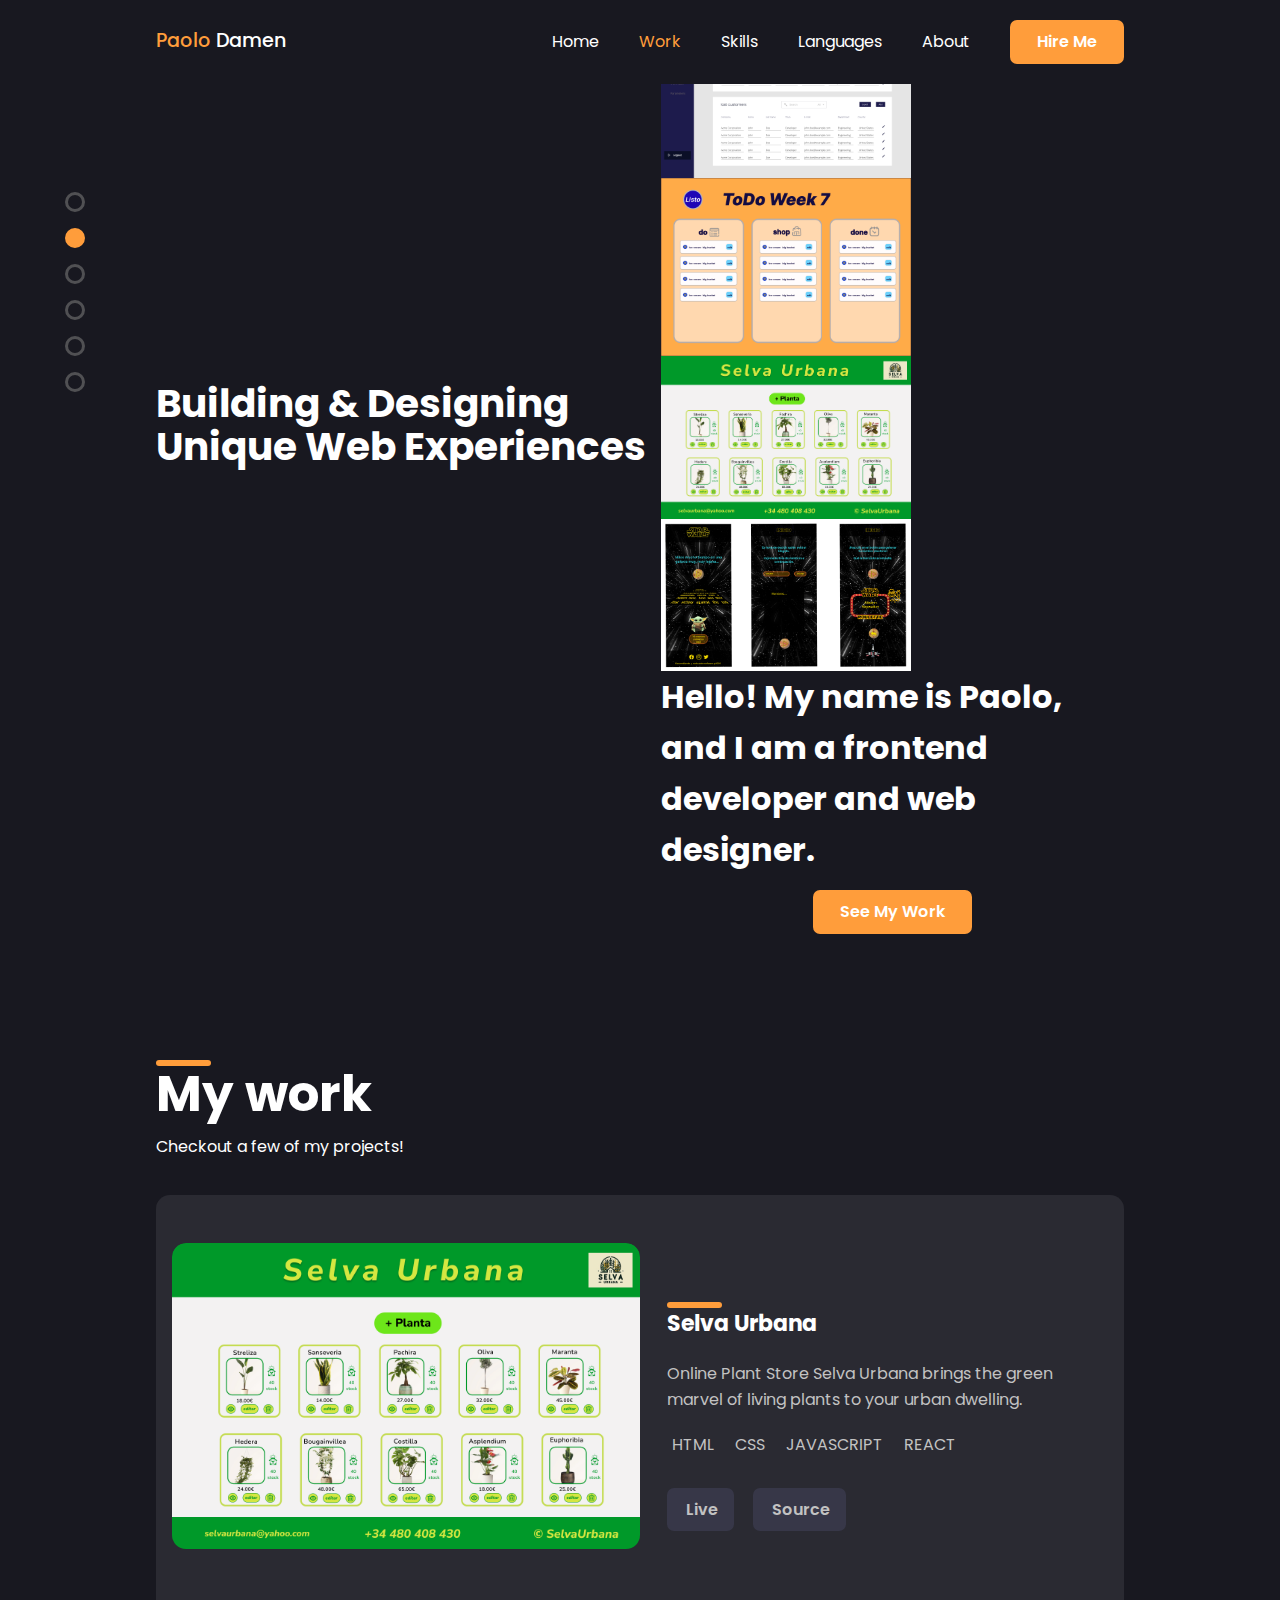
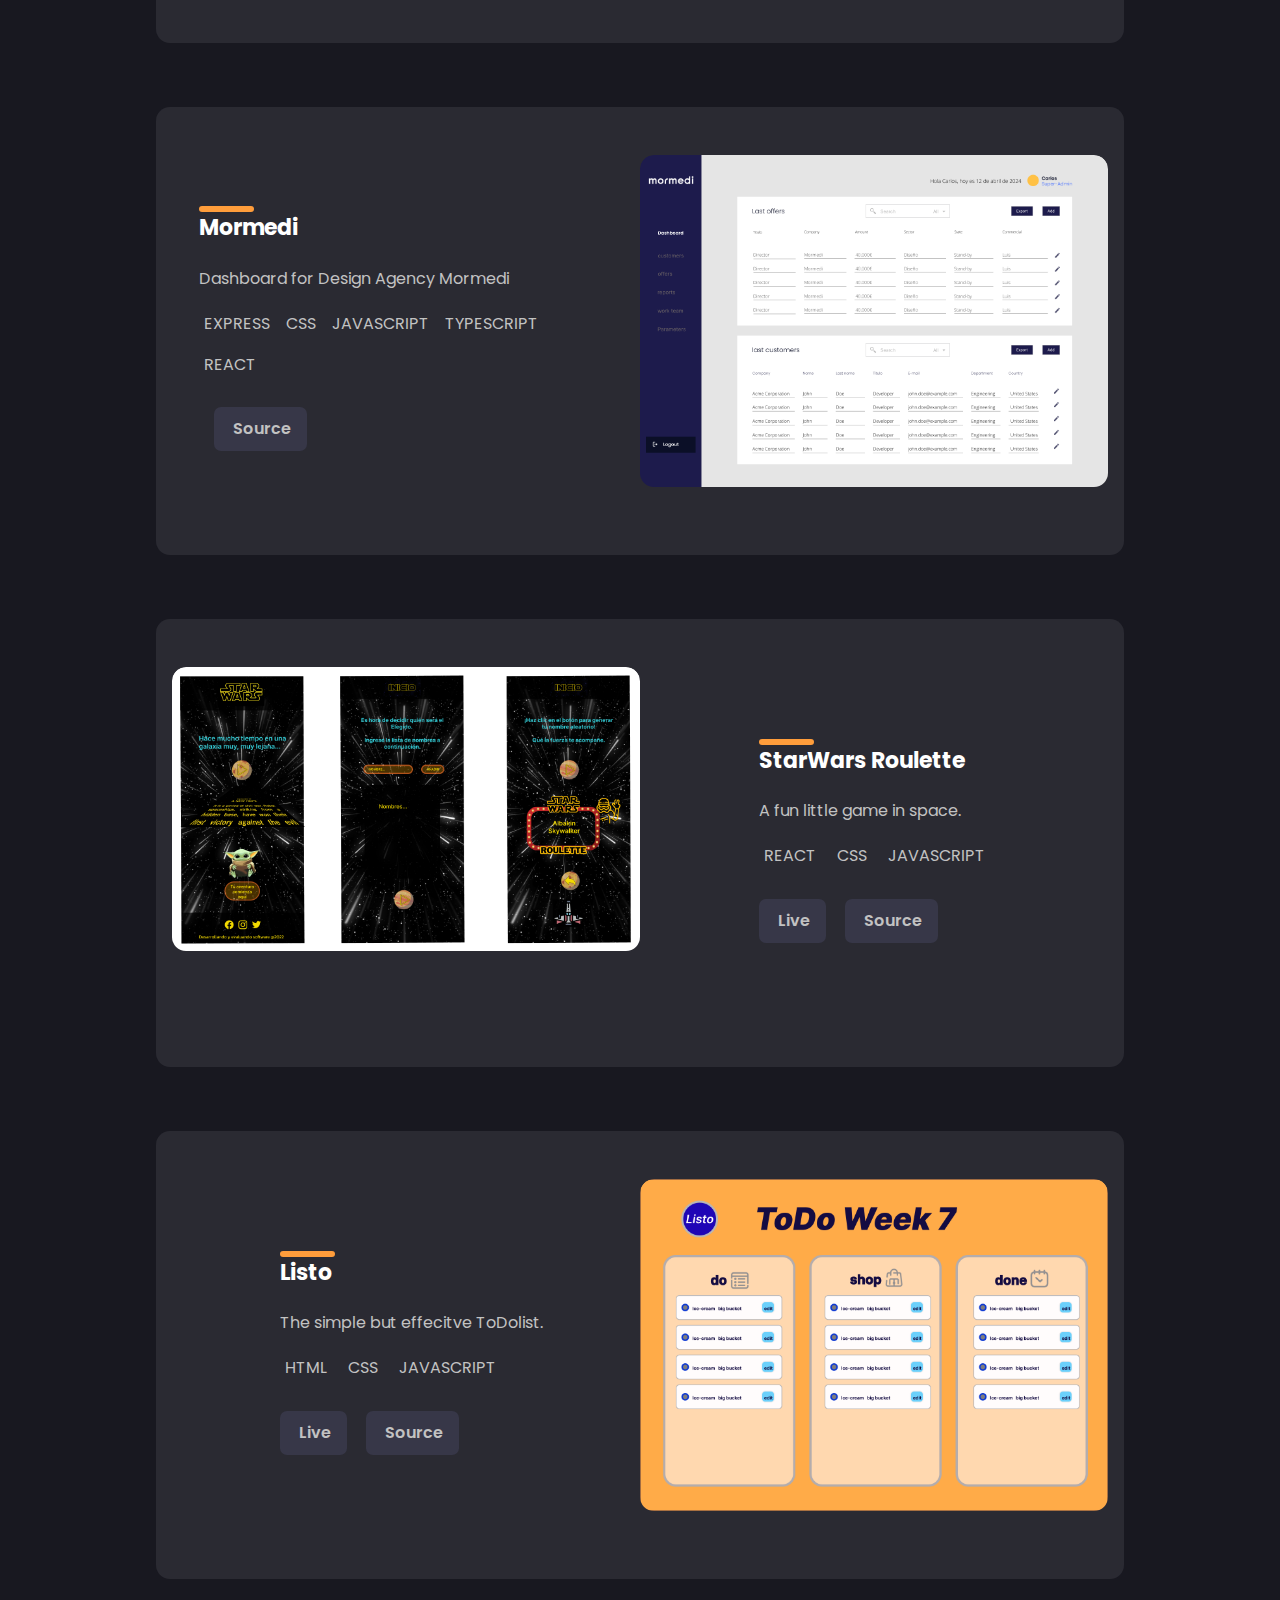
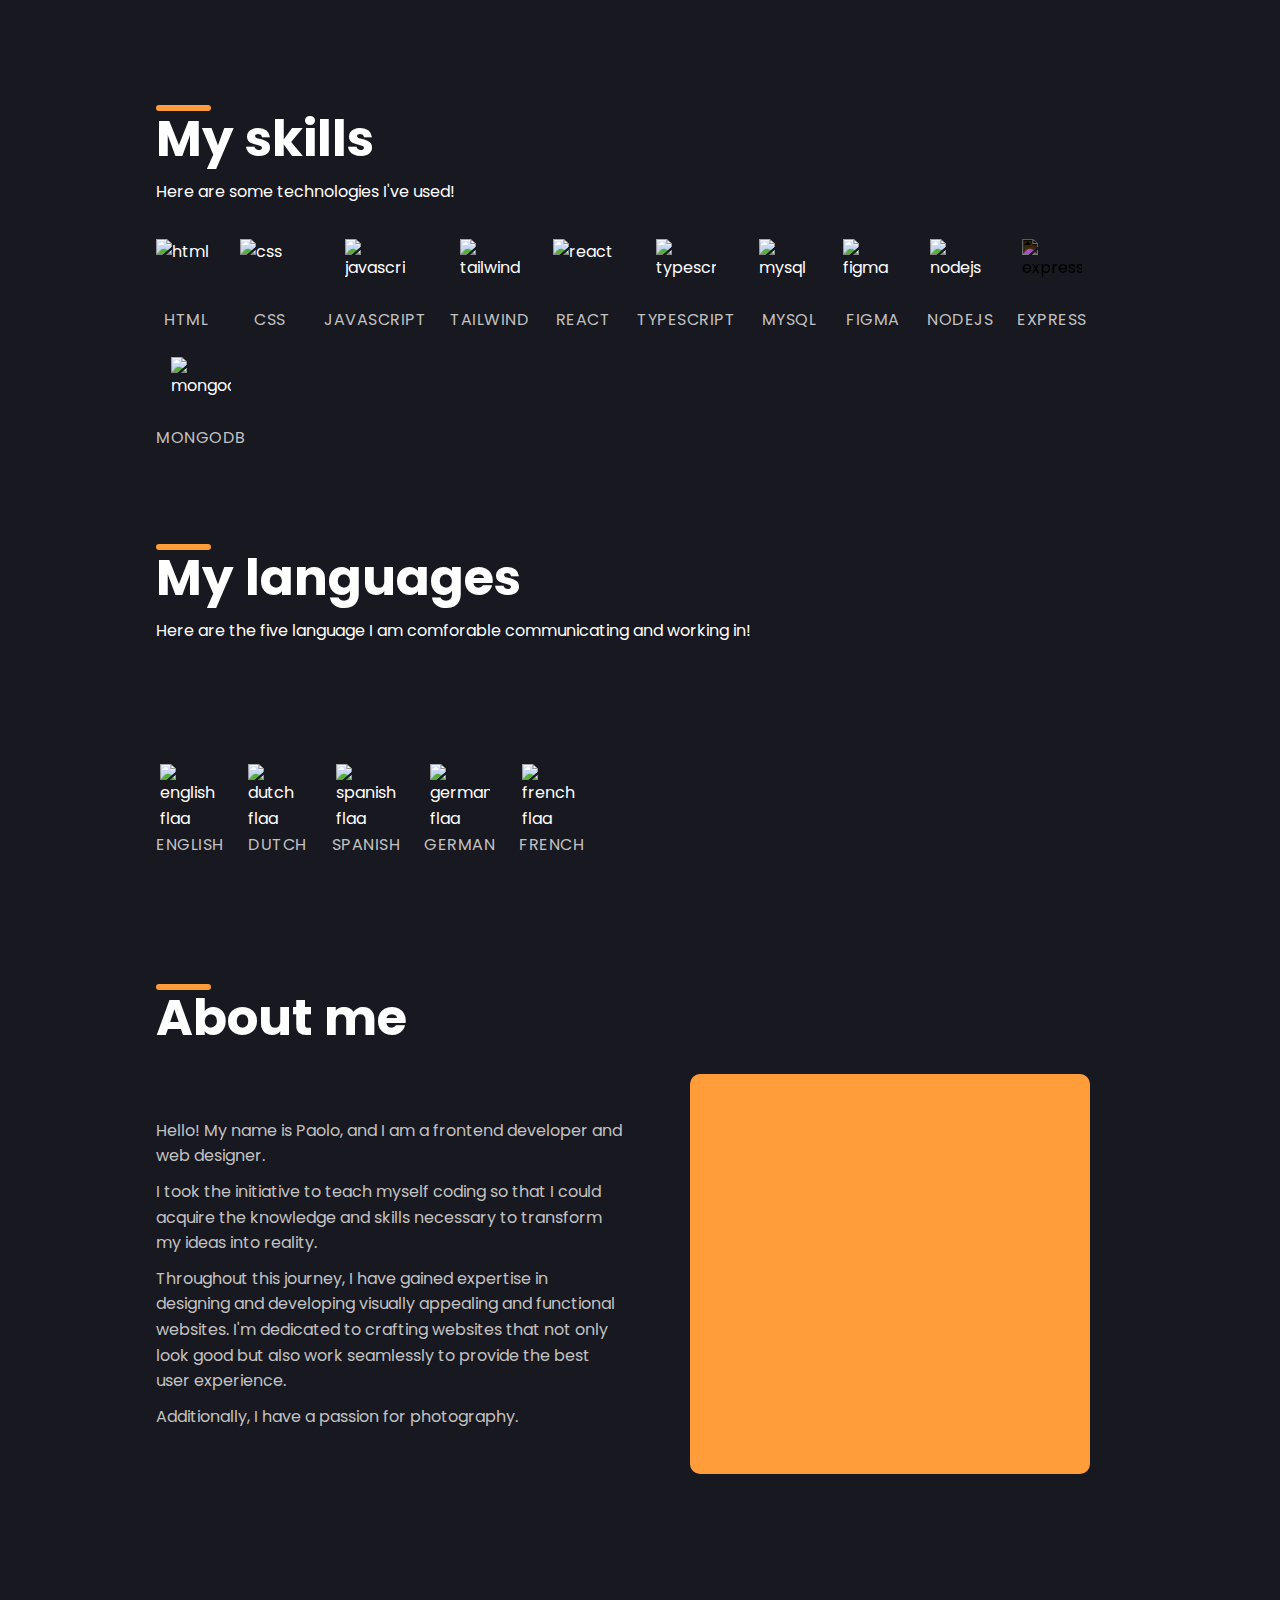
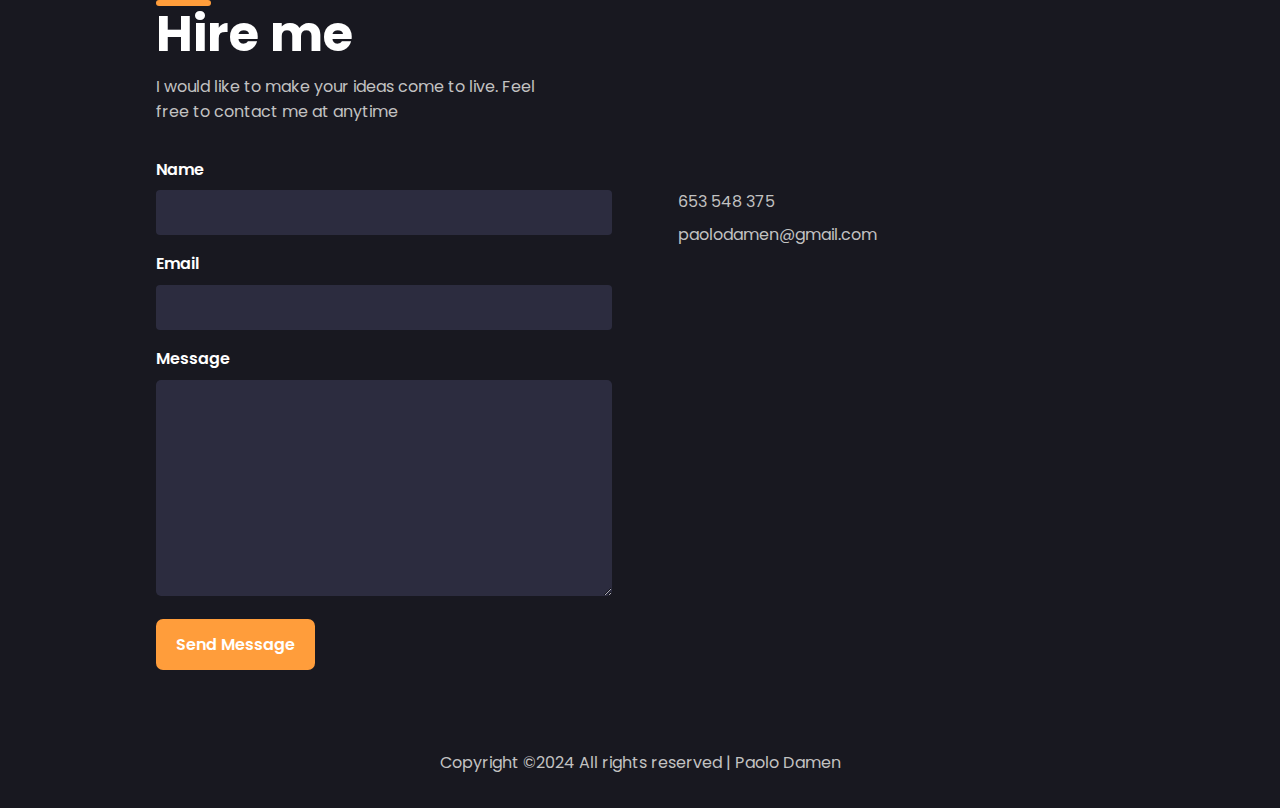
==== commit b515f71b: "Update index.html" ====
--- a/index.html
+++ b/index.html
@@ -87,8 +87,8 @@
               <img src="img/selva.png" alt="listo" width="250px">
               <img src="img/Starwars.png" alt="listo" width="250px">
             </div>
-            <p class="intro-text"> Hello! My name is Paolo, and I am a frontend developer and web
-              designer.</p>
+            <h1> Hello! My name is Paolo, and I am a frontend developer and web
+              designer.</h1>
           </div>
           <br>
           <a href="#work" class="btn pry-btn">see my work</a>
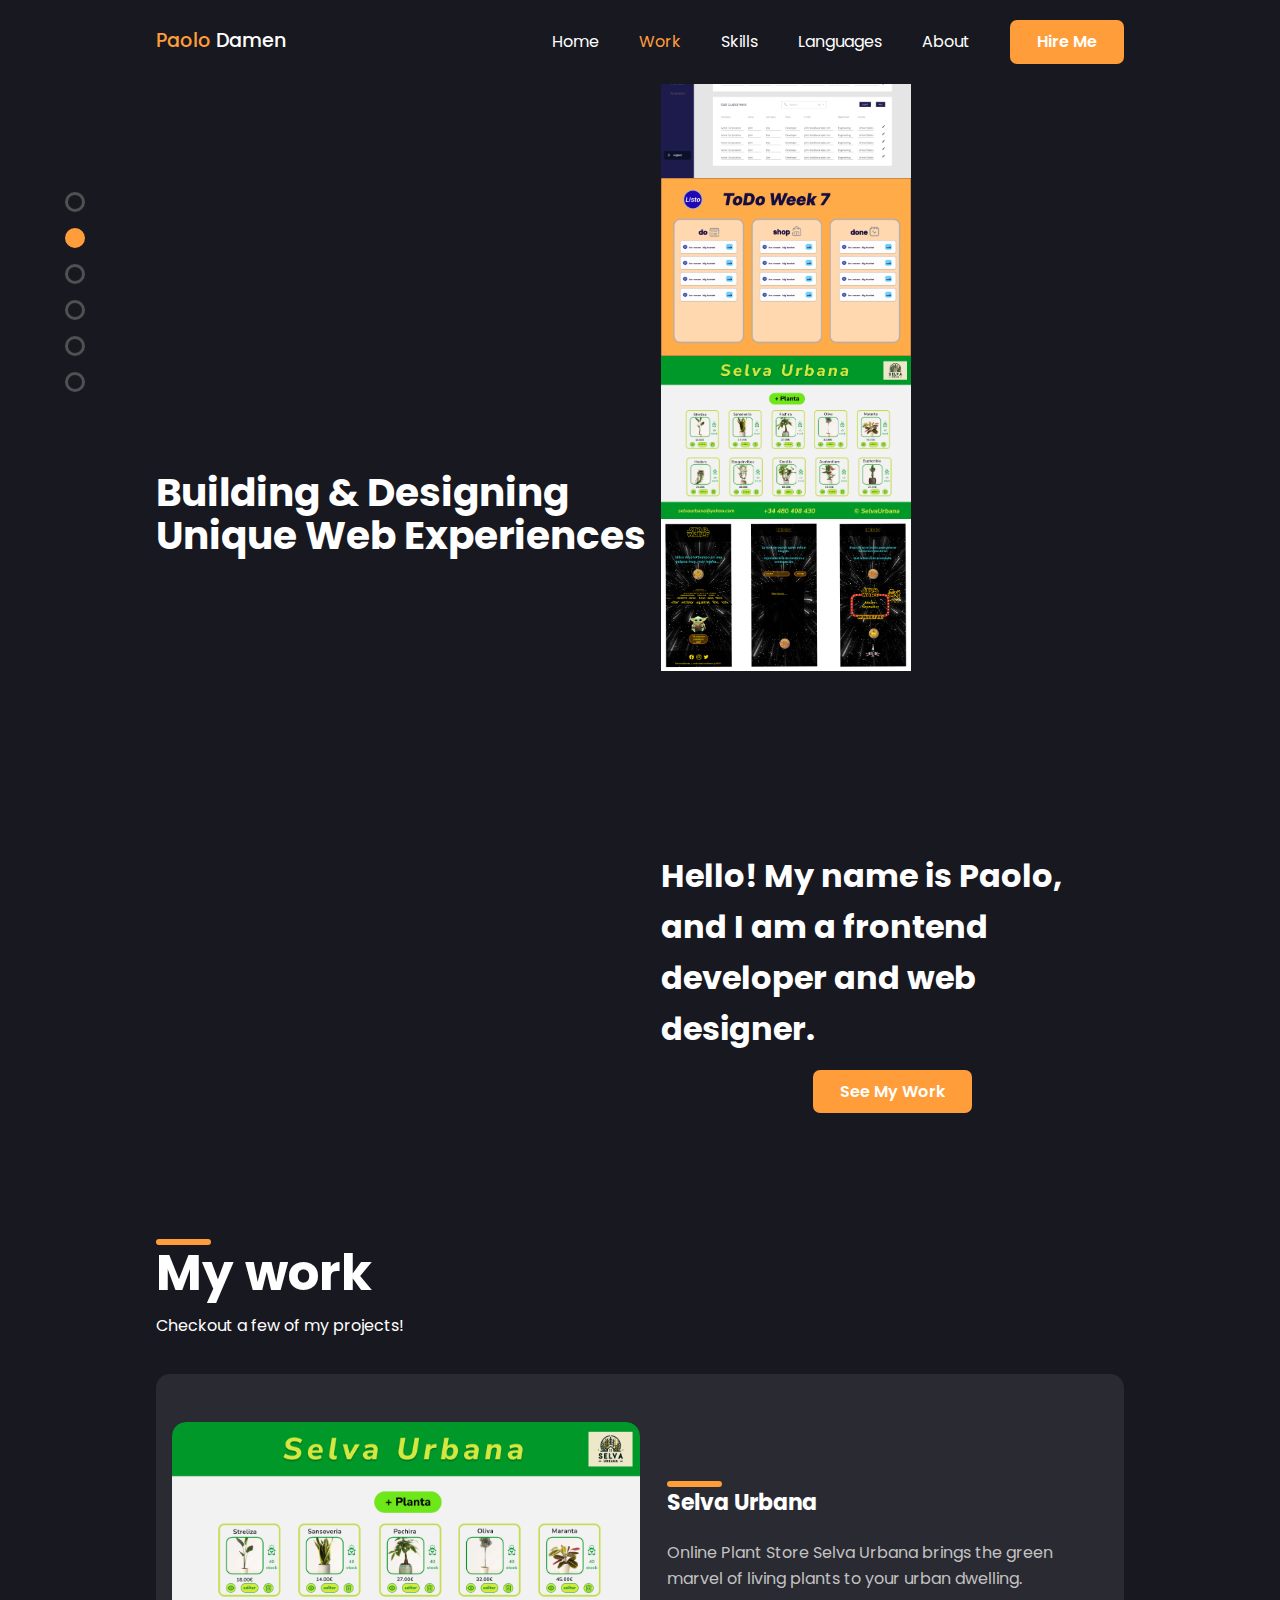
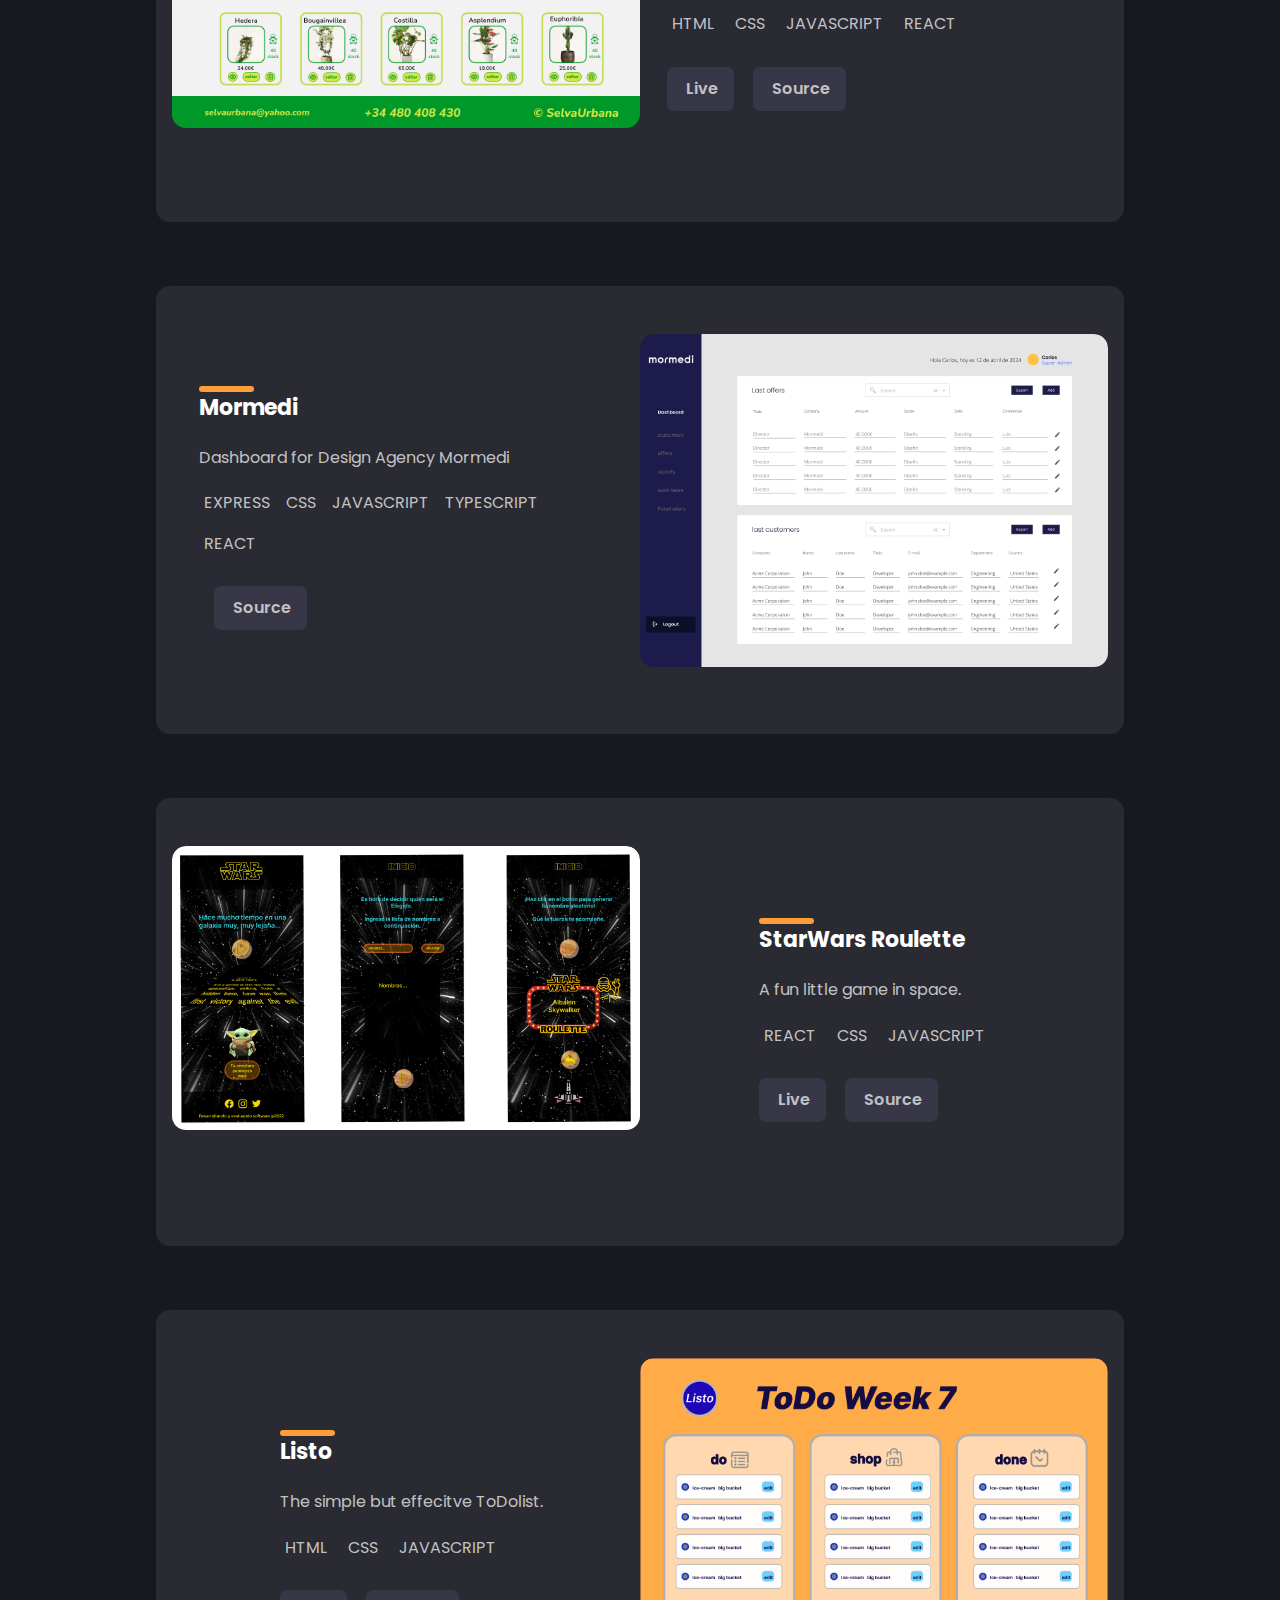
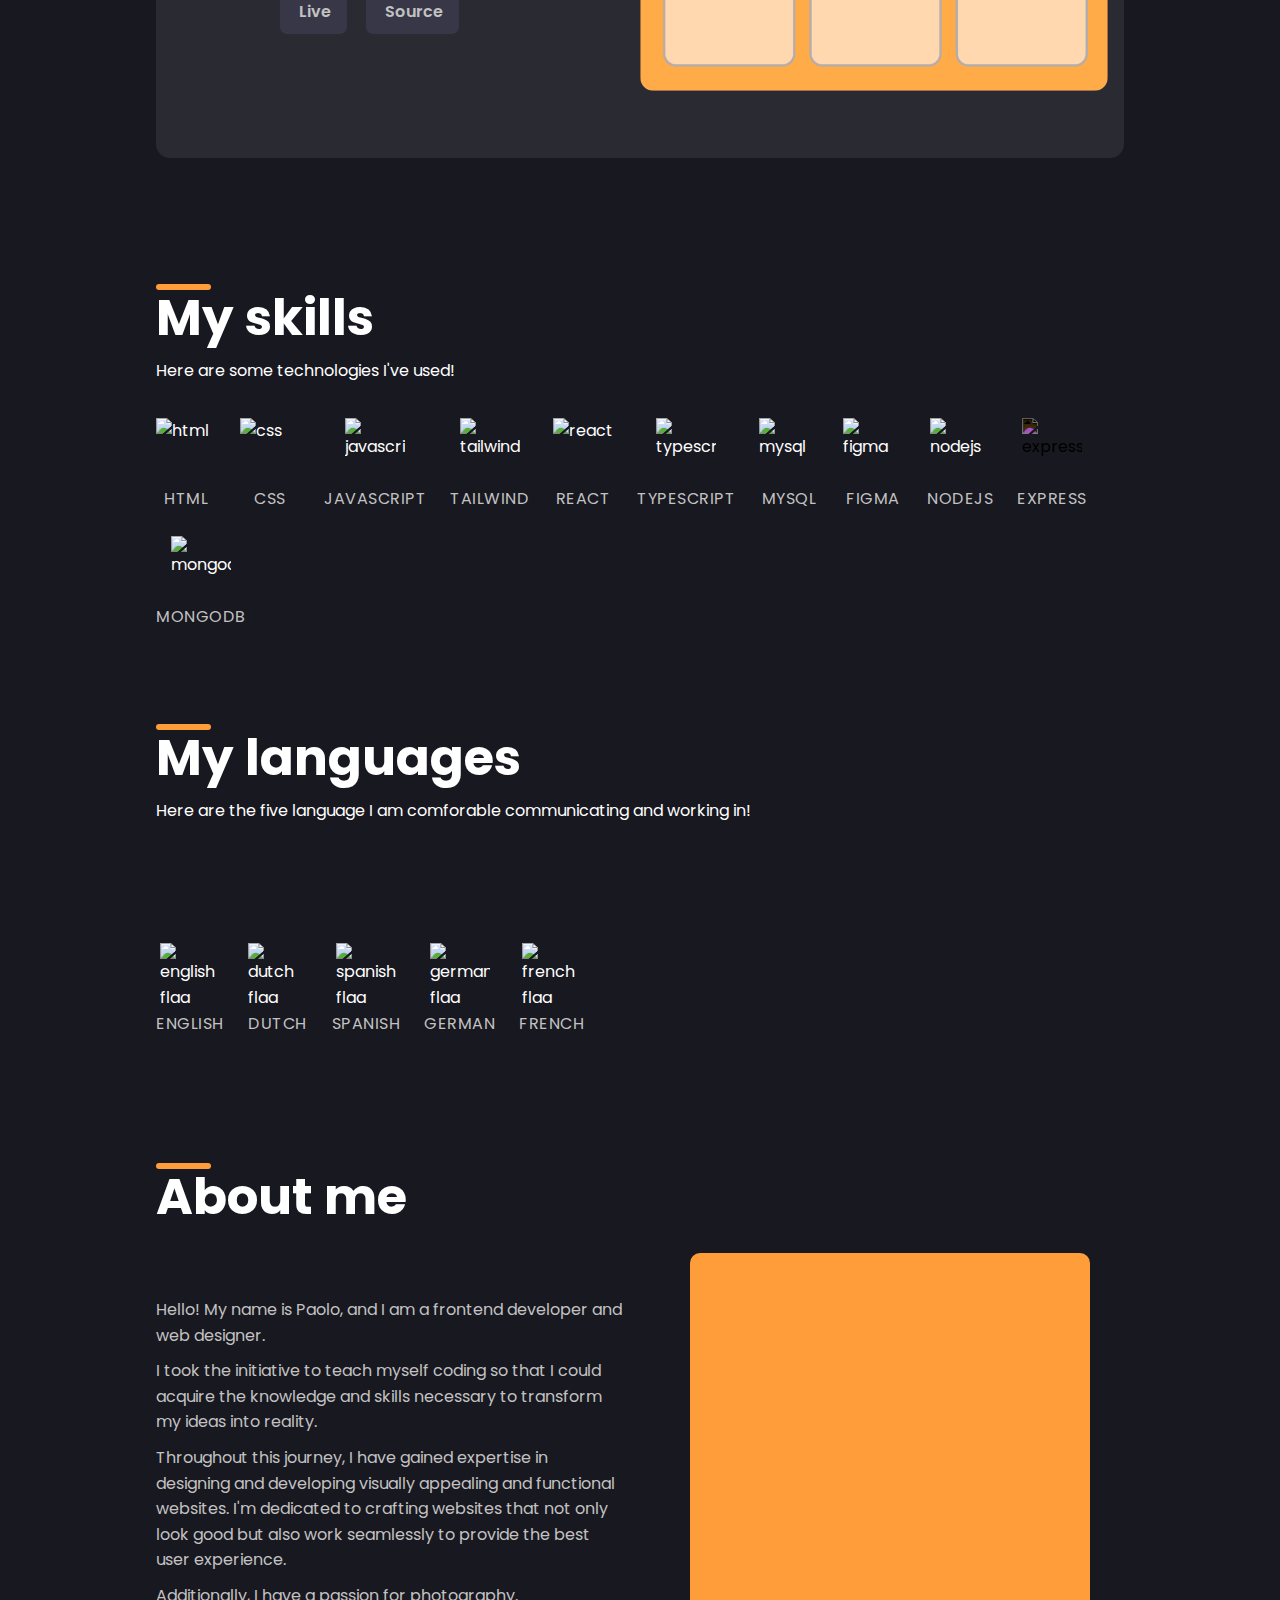
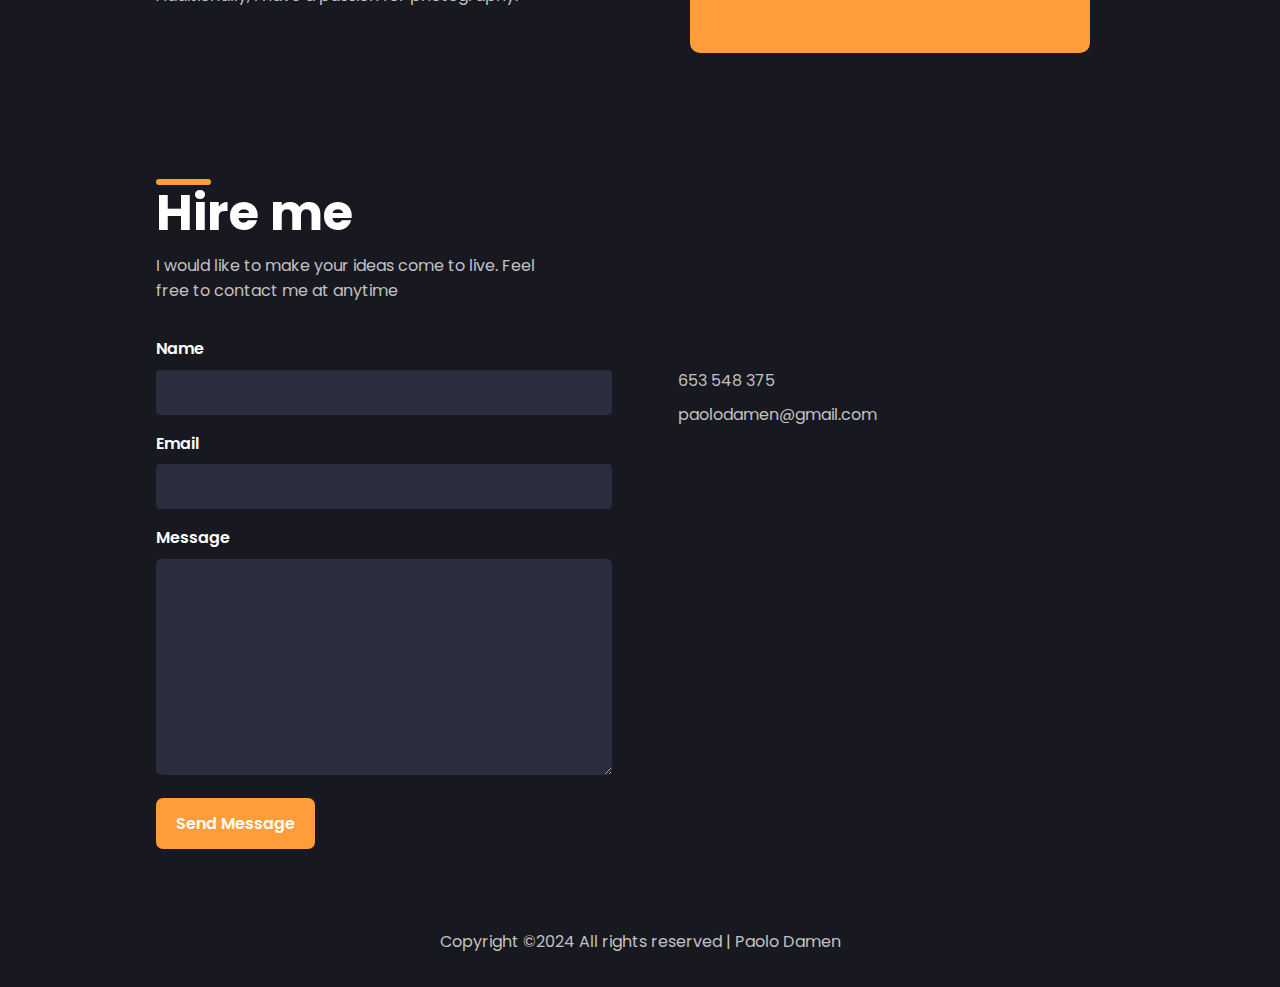
==== commit 83d436ec: "Update index.html" ====
--- a/index.html
+++ b/index.html
@@ -87,6 +87,13 @@
               <img src="img/selva.png" alt="listo" width="250px">
               <img src="img/Starwars.png" alt="listo" width="250px">
             </div>
+            <br/>
+             <br/>
+             <br/>
+             <br/>
+             <br/>
+             <br/>
+             <br/>
             <h1> Hello! My name is Paolo, and I am a frontend developer and web
               designer.</h1>
           </div>
